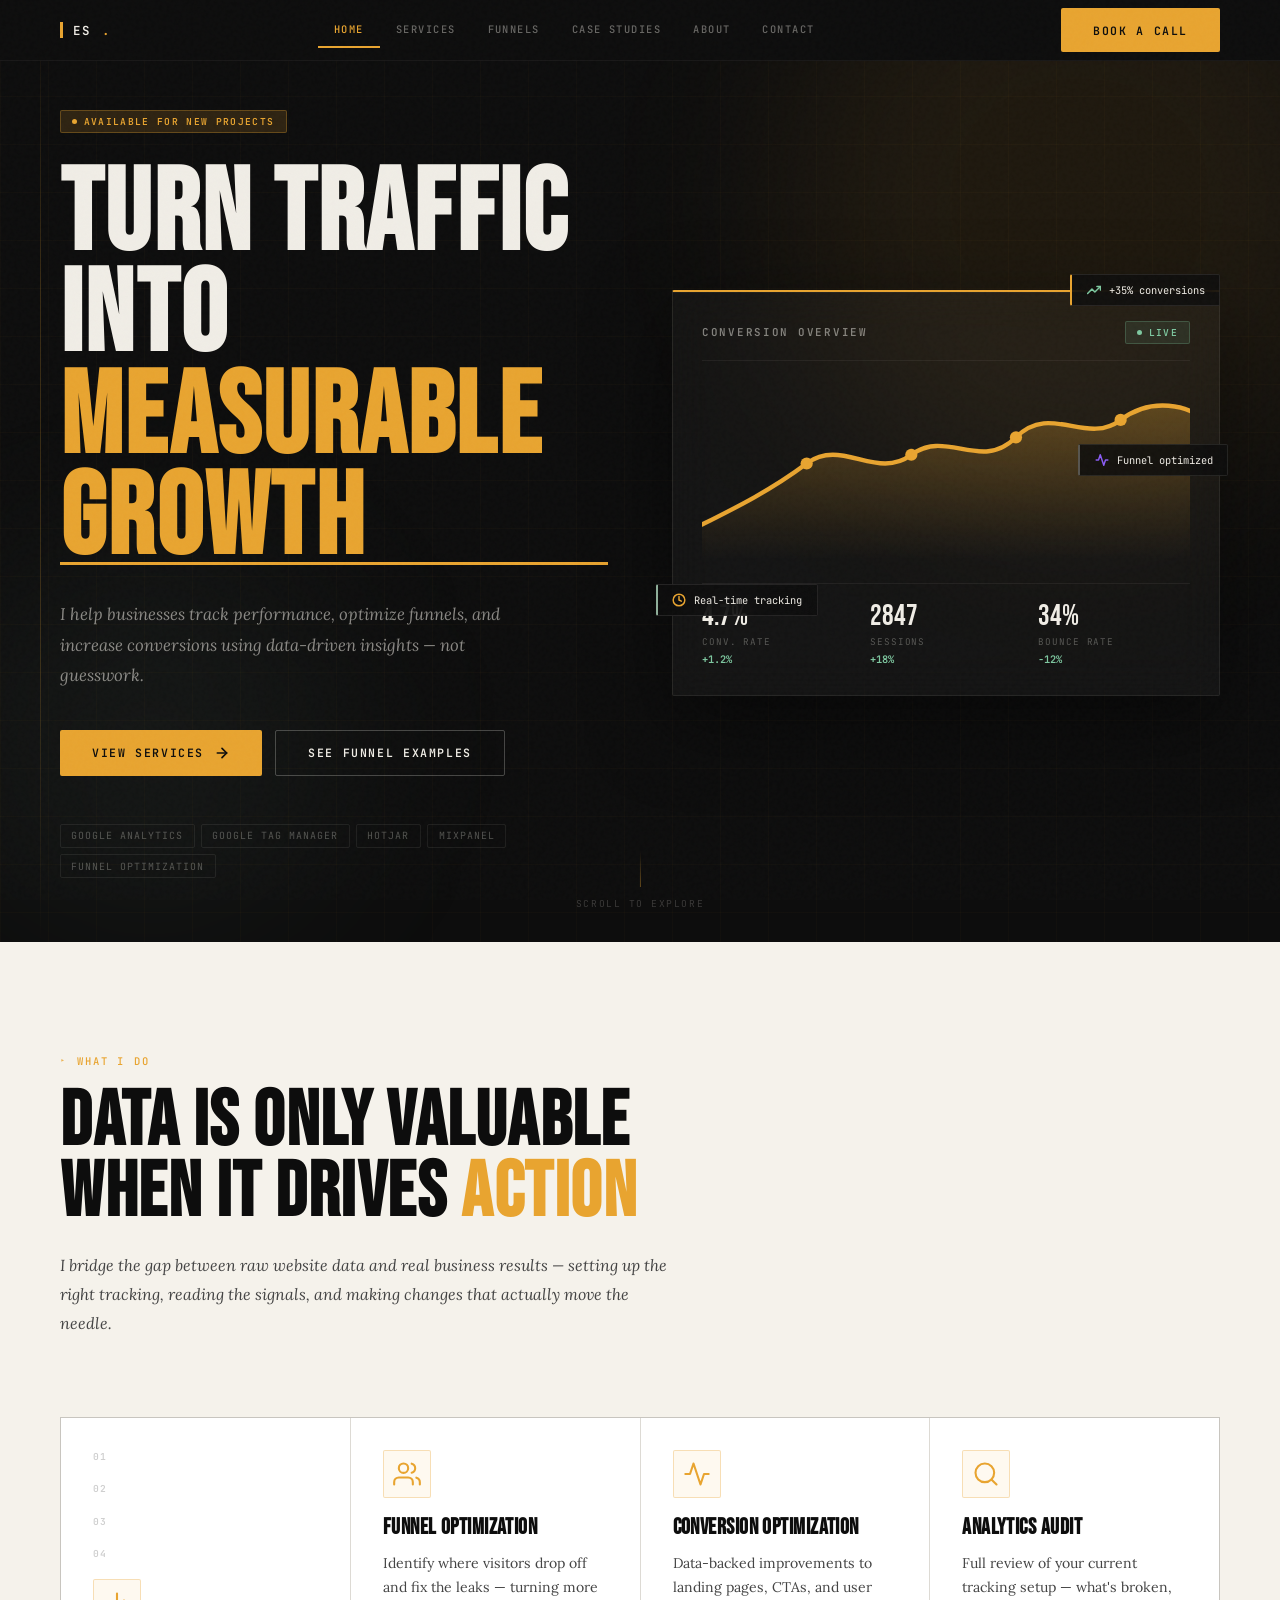
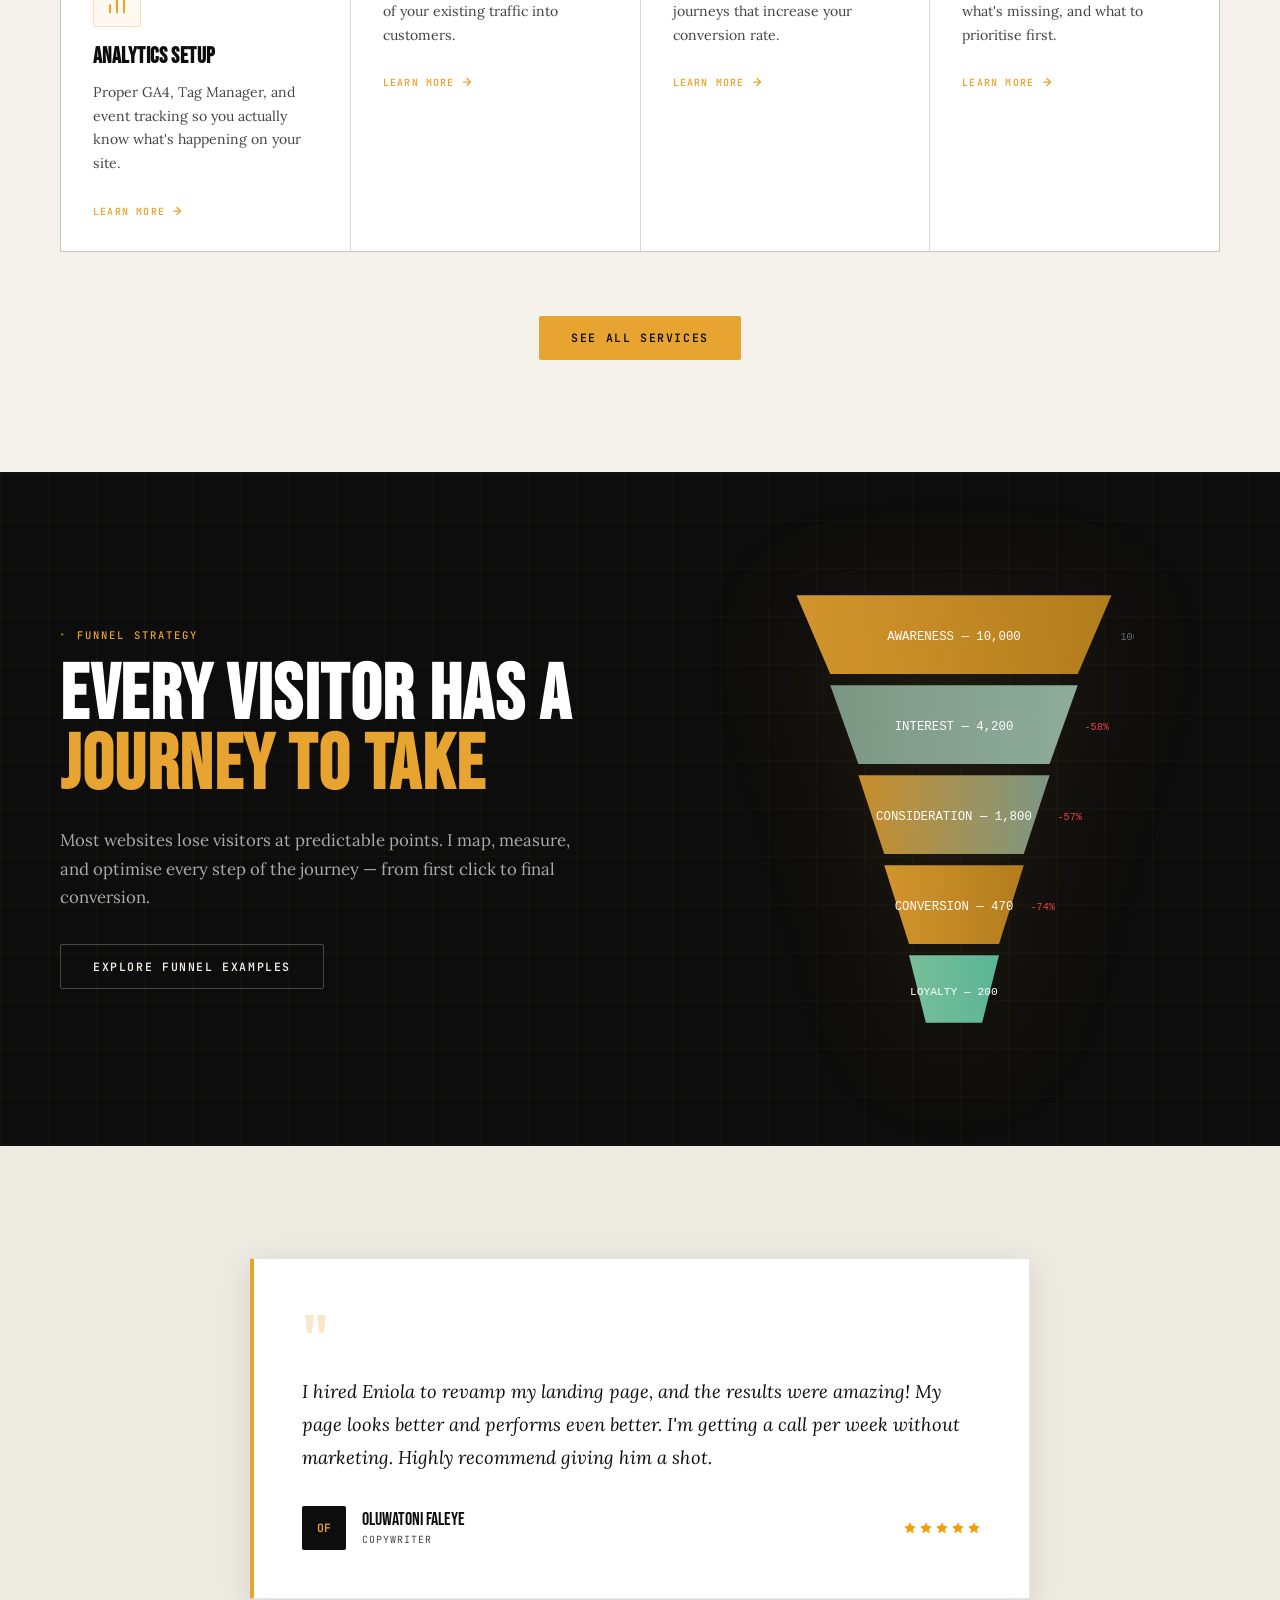
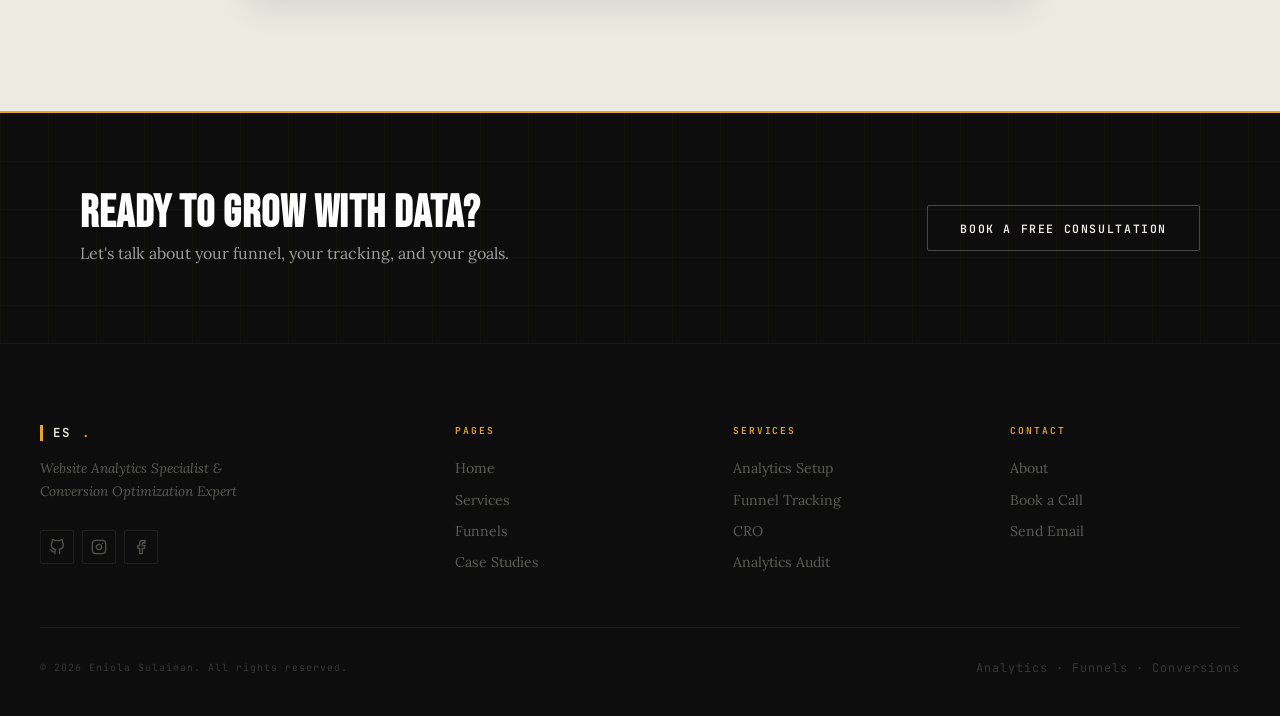
==== index.html @ 733ded3e "chore:commentg out metrics section" ====
<!DOCTYPE html>
<html lang="en">
<head>
  <meta charset="UTF-8" />
  <meta name="viewport" content="width=device-width, initial-scale=1.0" />
  <title>Eniola Sulaiman — Website Analytics Specialist</title>
  <meta name="description" content="Eniola Sulaiman helps businesses track performance, optimize funnels, and increase conversions using data-driven insights." />
  <meta name="robots" content="index, follow" />
  <link rel="canonical" href="https://eniolasulaiman.dev" />
  <meta property="og:type" content="website" />
  <meta property="og:title" content="Eniola Sulaiman — Website Analytics Specialist" />
  <meta property="og:description" content="Turn website traffic into measurable growth." />
  <meta property="og:url" content="https://eniolasulaiman.dev" />
  <!-- FIX #3: OG image — replace [YOUR_OG_IMAGE_URL] with your 1200×630 branded image URL -->
  <meta property="og:image" content="[YOUR_OG_IMAGE_URL]" />
  <meta property="og:image:width" content="1200" />
  <meta property="og:image:height" content="630" />
  <!-- FIX #8: Preconnect to Google Fonts domains before the stylesheet loads.
       This tells the browser to open the connections early, reducing render-blocking delay. -->
  <link rel="preconnect" href="https://fonts.googleapis.com">
  <link rel="preconnect" href="https://fonts.gstatic.com" crossorigin>
  <link rel="preconnect" href="https://fonts.gstatic.com" crossorigin>
  <link rel="icon" type="image/svg+xml" href="assets/favicon.svg">
  <link rel="stylesheet" href="css/style.css">
  <link rel="stylesheet" href="css/home.css">
  <!-- FIX #4: JSON-LD structured data — Person schema helps Google understand who you are
       and can surface your site in "analytics specialist" searches.
       Replace [YOUR_LINKEDIN_URL] with your LinkedIn profile URL once you have one. -->
  <script type="application/ld+json">
  {
    "@context": "https://schema.org",
    "@type": "Person",
    "name": "Eniola Sulaiman",
    "jobTitle": "Website Analytics Specialist",
    "url": "https://eniolasulaiman.dev",
    "email": "eniolasulaiman.prodev@gmail.com",
    "description": "I help businesses track performance, optimize funnels, and increase conversions using data-driven insights.",
    "sameAs": [
      "https://github.com/eniolasulaiman",
      "https://instagram.com/ennyboss_dev",
      "https://www.facebook.com/profile.php?id=61580552286705"
    ],
    "hasOfferCatalog": {
      "@type": "OfferCatalog",
      "name": "Analytics & Conversion Services",
      "itemListElement": [
        { "@type": "Offer", "itemOffered": { "@type": "Service", "name": "Website Analytics Setup" } },
        { "@type": "Offer", "itemOffered": { "@type": "Service", "name": "Funnel Tracking & Optimization" } },
        { "@type": "Offer", "itemOffered": { "@type": "Service", "name": "Conversion Rate Optimization" } },
        { "@type": "Offer", "itemOffered": { "@type": "Service", "name": "Analytics Audit" } }
      ]
    }
  }
  </script>
</head>
<body>

<!-- NAV OVERLAY -->
<div class="nav-overlay" id="navOverlay"></div>

<!-- NAV -->
<nav class="nav nav-dark" id="mainNav">
  <div class="nav-inner">
    <a href="index.html" class="nav-logo">ES<span class="dot">.</span></a>
    <ul class="nav-links" id="navLinks">
      <li><a href="index.html">Home</a></li>
      <li><a href="services.html">Services</a></li>
      <li><a href="funnels.html">Funnels</a></li>
      <li><a href="case-studies.html">Case Studies</a></li>
      <li><a href="about.html">About</a></li>
      <li><a href="contact.html">Contact</a></li>
    </ul>
    <a href="contact.html" class="btn btn-primary nav-cta">Book a Call</a>
    <button class="hamburger" id="hamburgerBtn" aria-label="Open menu" aria-expanded="false">
      <span></span><span></span><span></span>
    </button>
    <button class="nav-close" id="navCloseBtn" aria-label="Close menu">
      <svg width="22" height="22" viewBox="0 0 24 24" fill="none" stroke="currentColor" stroke-width="2" stroke-linecap="round" stroke-linejoin="round"><line x1="18" y1="6" x2="6" y2="18"/><line x1="6" y1="6" x2="18" y2="18"/></svg>
    </button>
  </div>
</nav>

<!-- ============ HERO ============ -->
<section class="hero scanlines" id="hero">
  <div class="hero-rule"></div>
  <div class="hero-bg">
    <div class="orb orb-blue" style="width:600px;height:600px;top:-100px;right:-100px;animation-delay:0s;"></div>
    <div class="orb orb-purple" style="width:400px;height:400px;bottom:0;left:-50px;animation-delay:3s;"></div>
  </div>
  <div class="grid-bg hero-grid-overlay"></div>

  <div class="container hero-inner">
    <div class="hero-content">
      <div class="badge badge-amber badge-pulse reveal">Available for New Projects</div>
      <h1 class="display-xl reveal reveal-delay-1">
        Turn Traffic Into<br>
        <span class="accent-text">Measurable Growth</span>
      </h1>
      <p class="hero-sub reveal reveal-delay-2">
        I help businesses track performance, optimize funnels, and increase conversions using data-driven insights — not guesswork.
      </p>
      <div class="hero-actions reveal reveal-delay-3">
        <a href="services.html" class="btn btn-primary">
          View Services
          <svg width="16" height="16" viewBox="0 0 24 24" fill="none" stroke="currentColor" stroke-width="2.5" stroke-linecap="round" stroke-linejoin="round"><line x1="5" y1="12" x2="19" y2="12"/><polyline points="12 5 19 12 12 19"/></svg>
        </a>
        <a href="funnels.html" class="btn btn-light">See Funnel Examples</a>
      </div>
      <div class="hero-tags reveal reveal-delay-4">
        <span class="tag">Google Analytics</span>
        <span class="tag">Google Tag Manager</span>
        <span class="tag">Hotjar</span>
        <span class="tag">Mixpanel</span>
        <span class="tag">Funnel Optimization</span>
      </div>
    </div>

    <!-- Dashboard Visual -->
    <div class="hero-visual reveal reveal-delay-2">
      <div class="dashboard-card" data-parallax="0.8">
        <div class="dc-header">
          <span class="dc-title">Conversion Overview</span>
          <span class="badge badge-green badge-pulse">Live</span>
        </div>
        <div class="dc-chart">
          <svg viewBox="0 0 280 100" class="chart-svg">
            <defs>
              <linearGradient id="chartGrad" x1="0%" y1="0%" x2="0%" y2="100%">
                <stop offset="0%" stop-color="#E8A430" stop-opacity="0.3"/>
                <stop offset="100%" stop-color="#E8A430" stop-opacity="0"/>
              </linearGradient>
            </defs>
            <path d="M0,80 C20,70 40,60 60,45 C80,30 100,55 120,40 C140,25 160,50 180,30 C200,10 220,35 240,20 C260,5 280,15 280,15 L280,100 L0,100 Z" fill="url(#chartGrad)"/>
            <path d="M0,80 C20,70 40,60 60,45 C80,30 100,55 120,40 C140,25 160,50 180,30 C200,10 220,35 240,20 C260,5 280,15 280,15" fill="none" stroke="#E8A430" stroke-width="2.5" stroke-linecap="round"/>
            <!-- Data points -->
            <circle cx="60" cy="45" r="3.5" fill="#E8A430"/>
            <circle cx="120" cy="40" r="3.5" fill="#E8A430"/>
            <circle cx="180" cy="30" r="3.5" fill="#E8A430"/>
            <circle cx="240" cy="20" r="3.5" fill="#E8A430"/>
          </svg>
        </div>
        <div class="dc-metrics">
          <div class="dc-metric">
            <span class="dc-metric-val" data-target="4.7" data-suffix="%" data-decimals="1">0%</span>
            <span class="dc-metric-label">Conv. Rate</span>
            <span class="dc-metric-change up">+1.2%</span>
          </div>
          <div class="dc-metric">
            <span class="dc-metric-val" data-target="2847" data-suffix="">0</span>
            <span class="dc-metric-label">Sessions</span>
            <span class="dc-metric-change up">+18%</span>
          </div>
          <div class="dc-metric">
            <span class="dc-metric-val" data-target="34" data-suffix="%">0%</span>
            <span class="dc-metric-label">Bounce Rate</span>
            <span class="dc-metric-change down">-12%</span>
          </div>
        </div>
      </div>

      <!-- Floating chips -->
      <div class="float-chip chip-1" data-parallax="1.2">
        <svg width="14" height="14" viewBox="0 0 24 24" fill="none" stroke="var(--signal-up)" stroke-width="2.5" stroke-linecap="round" stroke-linejoin="round"><polyline points="23 6 13.5 15.5 8.5 10.5 1 18"/><polyline points="17 6 23 6 23 12"/></svg>
        <span>+35% conversions</span>
      </div>
      <div class="float-chip chip-2" data-parallax="0.6">
        <svg width="14" height="14" viewBox="0 0 24 24" fill="none" stroke="#E8A430" stroke-width="2.5" stroke-linecap="round" stroke-linejoin="round"><circle cx="12" cy="12" r="10"/><polyline points="12 6 12 12 16 14"/></svg>
        <span>Real-time tracking</span>
      </div>
      <div class="float-chip chip-3" data-parallax="1.5">
        <svg width="14" height="14" viewBox="0 0 24 24" fill="none" stroke="#8B5CF6" stroke-width="2.5" stroke-linecap="round" stroke-linejoin="round"><path d="M22 12h-4l-3 9L9 3l-3 9H2"/></svg>
        <span>Funnel optimized</span>
      </div>
    </div>
  </div>

  <div class="hero-scroll">
    <div class="scroll-line"></div>
    <span>Scroll to explore</span>
  </div>
</section>

<!-- ============ METRICS STRIP ============ -->
<!-- <section class="metrics-strip">
  <div class="container">
    <div class="metrics-grid">
      <div class="metric-item reveal">
        <span class="metric-num" data-target="10" data-suffix="+">0+</span>
        <span class="metric-desc">Projects Delivered</span>
      </div>
      <div class="metric-item reveal reveal-delay-1">
        <span class="metric-num" data-target="35" data-suffix="%">0%</span>
        <span class="metric-desc">Avg. Conversion Lift</span>
      </div>
      <div class="metric-item reveal reveal-delay-2">
        <span class="metric-num" data-target="98" data-suffix="%">0%</span>
        <span class="metric-desc">Client Satisfaction</span>
      </div>
      <div class="metric-item reveal reveal-delay-3">
        <span class="metric-num" data-target="3" data-suffix="+ yrs">0</span>
        <span class="metric-desc">Analytics Experience</span>
      </div>
    </div>
  </div>
</section> -->

<!-- ============ WHAT I DO ============ -->
<section class="section what-i-do">
  <div class="container">
    <div class="section-intro reveal">
      <div class="label">What I Do</div>
      <h2 class="display-lg">Data is only valuable<br>when it drives <span class="accent-text">action</span></h2>
      <p class="section-sub">I bridge the gap between raw website data and real business results — setting up the right tracking, reading the signals, and making changes that actually move the needle.</p>
    </div>
    <div class="services-preview-grid">
      <div class="sp-card reveal reveal-delay-1">
        <div class="sp-num">01</div>
        <div class="sp-num">02</div>
        <div class="sp-num">03</div>
        <div class="sp-num">04</div>
        <div class="sp-icon">
          <svg width="28" height="28" viewBox="0 0 24 24" fill="none" stroke="currentColor" stroke-width="1.8" stroke-linecap="round" stroke-linejoin="round"><line x1="18" y1="20" x2="18" y2="10"/><line x1="12" y1="20" x2="12" y2="4"/><line x1="6" y1="20" x2="6" y2="14"/></svg>
        </div>
        <h3>Analytics Setup</h3>
        <p>Proper GA4, Tag Manager, and event tracking so you actually know what's happening on your site.</p>
        <a href="services.html" class="sp-link">Learn more <svg width="12" height="12" viewBox="0 0 24 24" fill="none" stroke="currentColor" stroke-width="2.5" stroke-linecap="round" stroke-linejoin="round"><line x1="5" y1="12" x2="19" y2="12"/><polyline points="12 5 19 12 12 19"/></svg></a>
      </div>
      <div class="sp-card reveal reveal-delay-2">
        <div class="sp-icon">
          <svg width="28" height="28" viewBox="0 0 24 24" fill="none" stroke="currentColor" stroke-width="1.8" stroke-linecap="round" stroke-linejoin="round"><path d="M17 21v-2a4 4 0 0 0-4-4H5a4 4 0 0 0-4 4v2"/><circle cx="9" cy="7" r="4"/><path d="M23 21v-2a4 4 0 0 0-3-3.87"/><path d="M16 3.13a4 4 0 0 1 0 7.75"/></svg>
        </div>
        <h3>Funnel Optimization</h3>
        <p>Identify where visitors drop off and fix the leaks — turning more of your existing traffic into customers.</p>
        <a href="funnels.html" class="sp-link">Learn more <svg width="12" height="12" viewBox="0 0 24 24" fill="none" stroke="currentColor" stroke-width="2.5" stroke-linecap="round" stroke-linejoin="round"><line x1="5" y1="12" x2="19" y2="12"/><polyline points="12 5 19 12 12 19"/></svg></a>
      </div>
      <div class="sp-card reveal reveal-delay-3">
        <div class="sp-icon">
          <svg width="28" height="28" viewBox="0 0 24 24" fill="none" stroke="currentColor" stroke-width="1.8" stroke-linecap="round" stroke-linejoin="round"><polyline points="22 12 18 12 15 21 9 3 6 12 2 12"/></svg>
        </div>
        <h3>Conversion Optimization</h3>
        <p>Data-backed improvements to landing pages, CTAs, and user journeys that increase your conversion rate.</p>
        <a href="services.html" class="sp-link">Learn more <svg width="12" height="12" viewBox="0 0 24 24" fill="none" stroke="currentColor" stroke-width="2.5" stroke-linecap="round" stroke-linejoin="round"><line x1="5" y1="12" x2="19" y2="12"/><polyline points="12 5 19 12 12 19"/></svg></a>
      </div>
      <div class="sp-card reveal reveal-delay-4">
        <div class="sp-icon">
          <svg width="28" height="28" viewBox="0 0 24 24" fill="none" stroke="currentColor" stroke-width="1.8" stroke-linecap="round" stroke-linejoin="round"><circle cx="11" cy="11" r="8"/><line x1="21" y1="21" x2="16.65" y2="16.65"/></svg>
        </div>
        <h3>Analytics Audit</h3>
        <p>Full review of your current tracking setup — what's broken, what's missing, and what to prioritise first.</p>
        <a href="services.html" class="sp-link">Learn more <svg width="12" height="12" viewBox="0 0 24 24" fill="none" stroke="currentColor" stroke-width="2.5" stroke-linecap="round" stroke-linejoin="round"><line x1="5" y1="12" x2="19" y2="12"/><polyline points="12 5 19 12 12 19"/></svg></a>
      </div>
    </div>
    <div class="section-cta reveal">
      <a href="services.html" class="btn btn-primary">See All Services</a>
    </div>
  </div>
</section>

<!-- ============ FUNNEL PREVIEW ============ -->
<section class="section funnel-preview">
  <div class="container">
    <div class="funnel-preview-inner">
      <div class="funnel-preview-text reveal">
        <div class="label label-light">Funnel Strategy</div>
        <h2 class="display-lg" style="color:var(--white);">Every visitor has a<br><span class="accent-text">journey to take</span></h2>
        <p style="color:rgba(255,255,255,0.65); font-size:1.05rem; line-height:1.7; margin: 1.5rem 0 2rem;">
          Most websites lose visitors at predictable points. I map, measure, and optimise every step of the journey — from first click to final conversion.
        </p>
        <a href="funnels.html" class="btn btn-light">Explore Funnel Examples</a>
      </div>
      <div class="funnel-preview-visual reveal reveal-delay-2">
        <!-- Funnel SVG -->
        <svg class="funnel-svg" viewBox="0 0 320 400" fill="none" xmlns="http://www.w3.org/2000/svg">
          <defs>
            <linearGradient id="f1" x1="0" y1="0" x2="1" y2="0"><stop offset="0%" stop-color="#E8A430"/><stop offset="100%" stop-color="#C4891E"/></linearGradient>
            <linearGradient id="f2" x1="0" y1="0" x2="1" y2="0"><stop offset="0%" stop-color="#8FAF9A"/><stop offset="100%" stop-color="#A5C8B4"/></linearGradient>
            <linearGradient id="f3" x1="0" y1="0" x2="1" y2="0"><stop offset="0%" stop-color="#E8A430"/><stop offset="100%" stop-color="#8FAF9A"/></linearGradient>
            <linearGradient id="f4" x1="0" y1="0" x2="1" y2="0"><stop offset="0%" stop-color="#7EC8A0"/><stop offset="100%" stop-color="#5FBFA0"/></linearGradient>
          </defs>
          <!-- Stage 1 - Awareness -->
          <path d="M20,10 L300,10 L270,80 L50,80 Z" fill="url(#f1)" opacity="0.9"/>
          <text x="160" y="50" text-anchor="middle" font-family="DM Mono, monospace" font-size="11" fill="white" font-weight="500">AWARENESS — 10,000</text>
          <!-- Stage 2 - Interest -->
          <path d="M50,90 L270,90 L245,160 L75,160 Z" fill="url(#f2)" opacity="0.85"/>
          <text x="160" y="130" text-anchor="middle" font-family="DM Mono, monospace" font-size="11" fill="white" font-weight="500">INTEREST — 4,200</text>
          <!-- Stage 3 - Consideration -->
          <path d="M75,170 L245,170 L222,240 L98,240 Z" fill="url(#f3)" opacity="0.85"/>
          <text x="160" y="210" text-anchor="middle" font-family="DM Mono, monospace" font-size="11" fill="white" font-weight="500">CONSIDERATION — 1,800</text>
          <!-- Stage 4 - Conversion -->
          <path d="M98,250 L222,250 L200,320 L120,320 Z" fill="url(#f1)" opacity="0.9"/>
          <text x="160" y="290" text-anchor="middle" font-family="DM Mono, monospace" font-size="11" fill="white" font-weight="500">CONVERSION — 470</text>
          <!-- Stage 5 - Loyalty -->
          <path d="M120,330 L200,330 L185,390 L135,390 Z" fill="url(#f4)" opacity="0.95"/>
          <text x="160" y="365" text-anchor="middle" font-family="DM Mono, monospace" font-size="10" fill="white" font-weight="500">LOYALTY — 200</text>
          <!-- Drop-off indicators -->
          <text x="308" y="50" text-anchor="start" font-family="DM Mono, monospace" font-size="9" fill="rgba(255,255,255,0.4)">100%</text>
          <text x="276" y="130" text-anchor="start" font-family="DM Mono, monospace" font-size="9" fill="#EF4444">-58%</text>
          <text x="252" y="210" text-anchor="start" font-family="DM Mono, monospace" font-size="9" fill="#EF4444">-57%</text>
          <text x="228" y="290" text-anchor="start" font-family="DM Mono, monospace" font-size="9" fill="#EF4444">-74%</text>
        </svg>
      </div>
    </div>
  </div>
</section>

<!-- ============ TESTIMONIAL ============ -->
<section class="section testimonial-section">
  <div class="container-narrow">
    <div class="testimonial-card reveal">
      <div class="tc-quote">"</div>
      <p class="tc-text">I hired Eniola to revamp my landing page, and the results were amazing! My page looks better and performs even better. I'm getting a call per week without marketing. Highly recommend giving him a shot.</p>
      <div class="tc-author">
        <div class="tc-avatar">OF</div>
        <div>
          <div class="tc-name">Oluwatoni Faleye</div>
          <div class="tc-role">Copywriter</div>
        </div>
        <div class="tc-stars">
          <svg width="14" height="14" viewBox="0 0 24 24" fill="#F59E0B"><polygon points="12 2 15.09 8.26 22 9.27 17 14.14 18.18 21.02 12 17.77 5.82 21.02 7 14.14 2 9.27 8.91 8.26 12 2"/></svg>
          <svg width="14" height="14" viewBox="0 0 24 24" fill="#F59E0B"><polygon points="12 2 15.09 8.26 22 9.27 17 14.14 18.18 21.02 12 17.77 5.82 21.02 7 14.14 2 9.27 8.91 8.26 12 2"/></svg>
          <svg width="14" height="14" viewBox="0 0 24 24" fill="#F59E0B"><polygon points="12 2 15.09 8.26 22 9.27 17 14.14 18.18 21.02 12 17.77 5.82 21.02 7 14.14 2 9.27 8.91 8.26 12 2"/></svg>
          <svg width="14" height="14" viewBox="0 0 24 24" fill="#F59E0B"><polygon points="12 2 15.09 8.26 22 9.27 17 14.14 18.18 21.02 12 17.77 5.82 21.02 7 14.14 2 9.27 8.91 8.26 12 2"/></svg>
          <svg width="14" height="14" viewBox="0 0 24 24" fill="#F59E0B"><polygon points="12 2 15.09 8.26 22 9.27 17 14.14 18.18 21.02 12 17.77 5.82 21.02 7 14.14 2 9.27 8.91 8.26 12 2"/></svg>
        </div>
      </div>
    </div>
  </div>
</section>

<!-- ============ CTA STRIP ============ -->
<section class="cta-strip scanlines">
  <div class="container">
    <div class="cta-strip-inner reveal">
      <div>
        <h2 class="display-md" style="color:var(--white);">Ready to grow with data?</h2>
        <p style="color:rgba(255,255,255,0.6);margin-top:0.5rem;">Let's talk about your funnel, your tracking, and your goals.</p>
      </div>
      <a href="contact.html" class="btn btn-light">Book a Free Consultation</a>
    </div>
  </div>
</section>

<!-- FOOTER -->
<footer class="footer">
  <div class="footer-inner">
    <div class="footer-brand">
      <div class="footer-brand-name">ES<span class="dot">.</span></div>
      <p class="footer-tagline">Website Analytics Specialist & Conversion Optimization Expert</p>
      <div class="footer-social">
        <a href="https://github.com/eniolasulaiman" target="_blank" rel="noopener noreferrer" aria-label="GitHub">
          <svg width="16" height="16" viewBox="0 0 24 24" fill="none" stroke="currentColor" stroke-width="2" stroke-linecap="round" stroke-linejoin="round"><path d="M9 19c-5 1.5-5-2.5-7-3m14 6v-3.87a3.37 3.37 0 0 0-.94-2.61c3.14-.35 6.44-1.54 6.44-7A5.44 5.44 0 0 0 20 4.77 5.07 5.07 0 0 0 19.91 1S18.73.65 16 2.48a13.38 13.38 0 0 0-7 0C6.27.65 5.09 1 5.09 1A5.07 5.07 0 0 0 5 4.77a5.44 5.44 0 0 0-1.5 3.78c0 5.42 3.3 6.61 6.44 7A3.37 3.37 0 0 0 9 18.13V22"/></svg>
        </a>
        <a href="https://instagram.com/ennyboss_dev" target="_blank" rel="noopener noreferrer" aria-label="Instagram">
          <svg width="16" height="16" viewBox="0 0 24 24" fill="none" stroke="currentColor" stroke-width="2" stroke-linecap="round" stroke-linejoin="round"><rect x="2" y="2" width="20" height="20" rx="5" ry="5"/><path d="M16 11.37A4 4 0 1 1 12.63 8 4 4 0 0 1 16 11.37z"/><line x1="17.5" y1="6.5" x2="17.51" y2="6.5"/></svg>
        </a>
        <a href="https://www.facebook.com/profile.php?id=61580552286705" target="_blank" rel="noopener noreferrer" aria-label="Facebook">
          <svg width="16" height="16" viewBox="0 0 24 24" fill="none" stroke="currentColor" stroke-width="2" stroke-linecap="round" stroke-linejoin="round"><path d="M18 2h-3a5 5 0 0 0-5 5v3H7v4h3v8h4v-8h3l1-4h-4V7a1 1 0 0 1 1-1h3z"/></svg>
        </a>
      </div>
    </div>
    <div class="footer-col">
      <div class="footer-col-title">Pages</div>
      <ul>
        <li><a href="index.html">Home</a></li>
        <li><a href="services.html">Services</a></li>
        <li><a href="funnels.html">Funnels</a></li>
        <li><a href="case-studies.html">Case Studies</a></li>
      </ul>
    </div>
    <div class="footer-col">
      <div class="footer-col-title">Services</div>
      <ul>
        <li><a href="services.html">Analytics Setup</a></li>
        <li><a href="services.html">Funnel Tracking</a></li>
        <li><a href="services.html">CRO</a></li>
        <li><a href="services.html">Analytics Audit</a></li>
      </ul>
    </div>
    <div class="footer-col">
      <div class="footer-col-title">Contact</div>
      <ul>
        <li><a href="about.html">About</a></li>
        <li><a href="contact.html">Book a Call</a></li>
        <li><a href="mailto:eniolasulaiman.prodev@gmail.com">Send Email</a></li>
      </ul>
    </div>
  </div>
  <div class="footer-bottom">
    <span>© 2026 Eniola Sulaiman. All rights reserved.</span>
    <span style="font-family:var(--font-mono); font-size:0.75rem;">Analytics · Funnels · Conversions</span>
  </div>
</footer>

<script src="js/main.js"></script>
</body>
</html>
---- css/style.css ----
/* ============================================
   DESIGN SYSTEM — Instrument Panel
   Palette: Near-black / Warm off-white / Amber
   Fonts: Bebas Neue (display) / Lora (body) / JetBrains Mono (data)
============================================ */
@import url('https://fonts.googleapis.com/css2?family=Bebas+Neue&family=Lora:ital,wght@0,400;0,500;0,600;1,400&family=JetBrains+Mono:wght@400;500;600&display=swap');

:root {
  --ink:          #0D0D0D;
  --ink-mid:      #1A1A1A;
  --ink-soft:     #2A2A2A;
  --ink-muted:    #444444;
  --cream:        #F0EDE6;
  --cream-dim:    #C8C4BC;
  --cream-faint:  rgba(240,237,230,0.06);

  --amber:        #E8A430;
  --amber-dim:    #C4891E;
  --amber-glow:   rgba(232,164,48,0.15);
  --amber-faint:  rgba(232,164,48,0.07);

  --sage:         #8FAF9A;
  --sage-dim:     rgba(143,175,154,0.2);

  --signal-up:    #7EC8A0;
  --signal-down:  #E07B6A;

  --bg:           #F5F2EB;
  --bg-alt:       #EDEAE2;
  --white:        #FFFFFF;
  --border-light: rgba(13,13,13,0.1);
  --border-dark:  rgba(240,237,230,0.1);
  --border-amber: rgba(232,164,48,0.3);

  --font-display: 'Bebas Neue', sans-serif;
  --font-body:    'Lora', Georgia, serif;
  --font-mono:    'JetBrains Mono', 'Courier New', monospace;

  --radius-sm: 4px;
  --radius-md: 10px;
  --radius-lg: 18px;
  --radius-xl: 40px;

  --shadow-sm:    0 2px 8px rgba(13,13,13,0.06);
  --shadow-md:    0 8px 32px rgba(13,13,13,0.1);
  --shadow-lg:    0 24px 64px rgba(13,13,13,0.16);
  --shadow-amber: 0 4px 24px rgba(232,164,48,0.2);

  /* Keep these for backward compat with inner.css references */
  --navy:        #0D0D0D;
  --navy-mid:    #1A1A1A;
  --navy-light:  #444444;
  --blue:        #E8A430;
  --blue-dark:   #C4891E;
  --blue-glow:   rgba(232,164,48,0.1);
  --purple:      #8FAF9A;
  --purple-dark: #6B8F76;
  --purple-glow: rgba(143,175,154,0.12);
  --slate:       #6B6560;
  --slate-light: #9A9590;
  --border:      rgba(13,13,13,0.1);
  --grad-main:   linear-gradient(135deg, var(--amber), #C4891E);
  --grad-dark:   linear-gradient(135deg, #0D0D0D, #1A1A1A);
}

*, *::before, *::after { box-sizing: border-box; margin: 0; padding: 0; }
html { scroll-behavior: smooth; font-size: 16px; overflow-x: hidden; }
body {
  font-family: var(--font-body);
  background: var(--bg);
  color: var(--ink);
  overflow-x: hidden;
  -webkit-font-smoothing: antialiased;
}
img { max-width: 100%; display: block; }
a { color: inherit; text-decoration: none; }
button { font-family: inherit; }

/* Grain texture */
body::before {
  content: '';
  position: fixed;
  inset: 0;
  background-image: url("data:image/svg+xml,%3Csvg viewBox='0 0 256 256' xmlns='http://www.w3.org/2000/svg'%3E%3Cfilter id='n'%3E%3CfeTurbulence type='fractalNoise' baseFrequency='0.9' numOctaves='4' stitchTiles='stitch'/%3E%3C/filter%3E%3Crect width='100%25' height='100%25' filter='url(%23n)' opacity='0.03'/%3E%3C/svg%3E");
  pointer-events: none;
  z-index: 9998;
  opacity: 0.65;
}

/* Scanlines for dark sections */
.scanlines { position: relative; }
.scanlines::after {
  content: '';
  position: absolute;
  inset: 0;
  background: repeating-linear-gradient(to bottom, transparent, transparent 2px, rgba(0,0,0,0.025) 2px, rgba(0,0,0,0.025) 4px);
  pointer-events: none;
  z-index: 0;
}
.scanlines > * { position: relative; z-index: 1; }

/* ============================================
   TYPOGRAPHY
============================================ */
h1, h2, h3, h4 { font-family: var(--font-display); line-height: 0.95; letter-spacing: 0.02em; }

.display-xl  { font-size: clamp(4rem, 9vw, 9rem);   line-height: 0.9; }
.display-lg  { font-size: clamp(3rem, 6vw, 6.5rem); line-height: 0.92; }
.display-md  { font-size: clamp(2rem, 3.5vw, 3.8rem); line-height: 0.95; }
.display-sm  { font-size: clamp(1.4rem, 2vw, 2.2rem); line-height: 1.0; }

.label {
  font-family: var(--font-mono);
  font-size: 0.66rem;
  font-weight: 500;
  text-transform: uppercase;
  letter-spacing: 0.2em;
  color: var(--amber);
  display: flex;
  align-items: center;
  gap: 0.6rem;
  margin-bottom: 1.2rem;
}
.label::before { content: '▸'; font-size: 0.55rem; opacity: 0.8; }
.label-light { color: var(--amber); }

.accent-text { color: var(--amber); }

/* ============================================
   LAYOUT
============================================ */
.container        { max-width: 1240px; width: 100%; margin: 0 auto; padding: 0 2.5rem; }
.container-narrow { max-width: 860px;  width: 100%; margin: 0 auto; padding: 0 2.5rem; }
.section    { padding: 7rem 0; }
.section-sm { padding: 4.5rem 0; }

/* ============================================
   BUTTONS
============================================ */
.btn {
  display: inline-flex;
  align-items: center;
  gap: 0.6rem;
  font-family: var(--font-mono);
  font-size: 0.72rem;
  font-weight: 600;
  letter-spacing: 0.14em;
  text-transform: uppercase;
  padding: 0.9rem 2rem;
  border-radius: 2px;
  border: none;
  cursor: pointer;
  transition: all 0.2s ease;
  white-space: nowrap;
}
.btn-primary { background: var(--amber); color: var(--ink); }
.btn-primary:hover { background: var(--amber-dim); transform: translateY(-1px); box-shadow: var(--shadow-amber); }
.btn-secondary { background: transparent; color: var(--ink); border: 1.5px solid var(--ink); }
.btn-secondary:hover { background: var(--ink); color: var(--cream); }
.btn-ghost { background: transparent; color: var(--amber); border: 1.5px solid var(--border-amber); }
.btn-ghost:hover { background: var(--amber-faint); }
.btn-light { background: transparent; color: var(--cream); border: 1.5px solid rgba(240,237,230,0.25); }
.btn-light:hover { border-color: var(--amber); color: var(--amber); }

/* ============================================
   BADGE
============================================ */
.badge {
  display: inline-flex;
  align-items: center;
  gap: 0.4rem;
  font-family: var(--font-mono);
  font-size: 0.6rem;
  font-weight: 600;
  padding: 0.25rem 0.7rem;
  border-radius: 2px;
  text-transform: uppercase;
  letter-spacing: 0.14em;
}
.badge-blue   { background: rgba(143,175,154,0.1); color: var(--sage); border: 1px solid rgba(143,175,154,0.25); }
.badge-amber  { background: var(--amber-glow); color: var(--amber); border: 1px solid var(--border-amber); }
.badge-green  { background: rgba(126,200,160,0.1); color: var(--signal-up); border: 1px solid rgba(126,200,160,0.25); }
.badge-purple { background: rgba(143,175,154,0.1); color: var(--sage); border: 1px solid rgba(143,175,154,0.25); }
.badge-pulse::before { content: ''; width: 5px; height: 5px; border-radius: 50%; background: currentColor; animation: pulse 2s infinite; }
@keyframes pulse { 0%, 100% { opacity: 1; transform: scale(1); } 50% { opacity: 0.4; transform: scale(1.5); } }

/* Orb (kept for structure, colour updated) */
.orb { position: absolute; border-radius: 50%; filter: blur(90px); pointer-events: none; animation: floatOrb 12s ease-in-out infinite; }
@keyframes floatOrb { 0%, 100% { transform: translateY(0) scale(1); } 50% { transform: translateY(-24px) scale(1.04); } }
.orb-blue   { background: rgba(232,164,48,0.08); }
.orb-purple { background: rgba(143,175,154,0.06); }

/* Grid background (kept as subtle guide lines) */
.grid-bg {
  background-image:
    linear-gradient(rgba(232,164,48,0.03) 1px, transparent 1px),
    linear-gradient(90deg, rgba(232,164,48,0.03) 1px, transparent 1px);
  background-size: 40px 40px;
}
.hero-grid-overlay { position: absolute; inset: 0; opacity: 0.6; }

/* ============================================
   NAV
============================================ */
.nav {
  position: fixed;
  top: 0; left: 0; right: 0;
  z-index: 1000;
  background: var(--ink);
  border-bottom: 1px solid rgba(240,237,230,0.05);
  transition: border-color 0.3s ease, box-shadow 0.3s ease;
}
.nav.scrolled {
  border-bottom-color: rgba(232,164,48,0.2);
  box-shadow: 0 4px 32px rgba(0,0,0,0.5);
}
.nav-inner {
  max-width: 1240px;
  margin: 0 auto;
  padding: 0 2.5rem;
  height: 60px;
  display: flex;
  align-items: center;
  justify-content: space-between;
}
.nav-logo {
  font-family: var(--font-mono);
  font-size: 0.78rem;
  font-weight: 600;
  letter-spacing: 0.22em;
  text-transform: uppercase;
  color: var(--cream);
  display: flex;
  align-items: center;
  gap: 0.6rem;
}
.nav-logo::before { content: ''; width: 3px; height: 16px; background: var(--amber); display: block; flex-shrink: 0; }
.nav-logo .dot { color: var(--amber); }
.nav-links { list-style: none; display: flex; align-items: center; gap: 0; }
.nav-links a {
  font-family: var(--font-mono);
  font-size: 0.65rem;
  font-weight: 500;
  letter-spacing: 0.14em;
  text-transform: uppercase;
  color: rgba(240,237,230,0.4);
  padding: 0.6rem 1rem;
  border-bottom: 2px solid transparent;
  display: block;
  transition: color 0.18s ease;
}
.nav-links a:hover { color: var(--cream); }
.nav-links a.active { color: var(--amber); border-bottom-color: var(--amber); }
.nav-cta { margin-left: 1.5rem; }

.hamburger { display: none; flex-direction: column; gap: 5px; background: none; border: none; cursor: pointer; padding: 4px; z-index: 1001; }
.hamburger span { display: block; width: 22px; height: 1.5px; background: var(--cream); transition: all 0.3s ease; }

/* FIX #9 */
.nav-overlay { display: none; position: fixed; inset: 0; background: rgba(13,13,13,0.75); z-index: 998; opacity: 0; transition: opacity 0.3s ease; }
.nav-overlay.overlay-visible { display: block; opacity: 1; }

.nav-close { display: none; position: absolute; top: 1rem; right: 1.5rem; background: none; border: none; cursor: pointer; color: rgba(240,237,230,0.5); padding: 4px; z-index: 1002; }

/* ============================================
   FOOTER
============================================ */
.footer { background: var(--ink); padding: 5rem 2.5rem 2.5rem; color: rgba(240,237,230,0.35); border-top: 1px solid rgba(240,237,230,0.05); }
.footer-inner { max-width: 1240px; margin: 0 auto; display: grid; grid-template-columns: 1.6fr 1fr 1fr 1fr; gap: 3rem; padding-bottom: 3.5rem; border-bottom: 1px solid rgba(240,237,230,0.07); }
.footer-brand-name { font-family: var(--font-mono); font-size: 0.78rem; font-weight: 600; letter-spacing: 0.22em; text-transform: uppercase; color: var(--cream); display: flex; align-items: center; gap: 0.6rem; margin-bottom: 1rem; }
.footer-brand-name::before { content: ''; width: 3px; height: 16px; background: var(--amber); display: block; flex-shrink: 0; }
.footer-brand-name .dot { color: var(--amber); }
.footer-tagline { font-family: var(--font-body); font-style: italic; font-size: 0.85rem; line-height: 1.65; max-width: 230px; margin-bottom: 1.75rem; }
.footer-social { display: flex; gap: 0.5rem; }
.footer-social a { width: 34px; height: 34px; border-radius: 2px; border: 1px solid rgba(240,237,230,0.08); display: flex; align-items: center; justify-content: center; color: rgba(240,237,230,0.3); transition: all 0.2s ease; }
.footer-social a:hover { border-color: var(--amber); color: var(--amber); background: var(--amber-faint); }
.footer-col-title { font-family: var(--font-mono); font-size: 0.6rem; font-weight: 600; color: var(--amber); text-transform: uppercase; letter-spacing: 0.2em; margin-bottom: 1.25rem; }
.footer-col ul { list-style: none; display: flex; flex-direction: column; gap: 0.7rem; }
.footer-col ul a { font-family: var(--font-body); font-size: 0.88rem; color: rgba(240,237,230,0.35); transition: color 0.2s ease; }
.footer-col ul a:hover { color: var(--cream); }
.footer-bottom { max-width: 1240px; margin: 0 auto; padding-top: 2rem; display: flex; align-items: center; justify-content: space-between; font-family: var(--font-mono); font-size: 0.62rem; letter-spacing: 0.1em; color: rgba(240,237,230,0.18); }

/* ============================================
   CARDS
============================================ */
.card { background: var(--white); border: 1px solid var(--border-light); border-radius: 2px; padding: 2rem; box-shadow: var(--shadow-sm); transition: all 0.3s ease; }
.card:hover { box-shadow: var(--shadow-md); transform: translateY(-3px); }
.card-dark { background: var(--ink-mid); border: 1px solid var(--border-dark); color: var(--cream); }

/* Metric chip */
.metric-chip { display: inline-flex; align-items: center; gap: 0.4rem; background: white; border: 1px solid var(--border-light); border-radius: 2px; padding: 0.35rem 0.8rem; font-family: var(--font-mono); font-size: 0.7rem; font-weight: 500; }
.metric-chip .up { color: var(--signal-up); }
.metric-chip .down { color: var(--signal-down); }

/* ============================================
   REVEAL ANIMATIONS
============================================ */
.reveal { opacity: 0; transform: translateY(18px); transition: opacity 0.6s ease, transform 0.6s ease; }
.reveal.visible { opacity: 1; transform: translateY(0); }
.reveal-delay-1 { transition-delay: 0.08s; }
.reveal-delay-2 { transition-delay: 0.16s; }
.reveal-delay-3 { transition-delay: 0.24s; }
.reveal-delay-4 { transition-delay: 0.32s; }
.reveal-delay-5 { transition-delay: 0.4s; }

/* FIX #5 */
a:focus-visible, button:focus-visible, input:focus-visible, textarea:focus-visible, select:focus-visible {
  outline: 2px solid var(--amber);
  outline-offset: 3px;
  border-radius: var(--radius-sm);
}

/* FIX #1 */
.form-status { display: flex; align-items: flex-start; gap: 0.75rem; padding: 1rem 1.25rem; border-radius: 2px; font-family: var(--font-mono); font-size: 0.75rem; line-height: 1.55; letter-spacing: 0.04em; margin-top: 1rem; }
.form-status--success { background: rgba(126,200,160,0.08); border: 1px solid rgba(126,200,160,0.3); color: #3a7a5a; }
.form-status--error { background: rgba(224,123,106,0.07); border: 1px solid rgba(224,123,106,0.25); color: #8a3a2a; }
.form-status a { text-decoration: underline; color: inherit; }
@keyframes spin { to { transform: rotate(360deg); } }

/* ============================================
   RESPONSIVE — NAV
============================================ */
@media (max-width: 900px) {
  .nav-inner { padding: 0 1.5rem; }
  .hamburger { display: flex; }
  .nav-cta { display: none; }
  .nav-links {
    display: flex; flex-direction: column; position: fixed;
    top: 0; left: 0; right: 0;
    background: var(--ink);
    padding: 5rem 2rem 2.5rem;
    gap: 0;
    border-bottom: 1px solid rgba(232,164,48,0.12);
    z-index: 999;
    box-shadow: 0 16px 48px rgba(0,0,0,0.6);
    visibility: hidden; opacity: 0; pointer-events: none;
    transform: translateY(-10px);
    transition: opacity 0.25s ease, transform 0.3s ease, visibility 0s linear 0.3s;
    align-items: flex-start;
  }
  .nav-links.open { visibility: visible; opacity: 1; pointer-events: auto; transform: translateY(0); transition: opacity 0.25s ease, transform 0.3s ease, visibility 0s linear 0s; }
  .nav-links li { width: 100%; border-bottom: 1px solid rgba(240,237,230,0.05); }
  .nav-links li:last-child { border-bottom: none; }
  .nav-links a { display: block; padding: 1rem 0; font-size: 0.82rem; width: 100%; color: rgba(240,237,230,0.5); border-bottom: none; }
  .nav-links a:hover, .nav-links a.active { color: var(--amber); }
  .nav-close { color: rgba(240,237,230,0.45); top: 1rem; right: 1.25rem; }
}

@media (max-width: 600px) {
  .section { padding: 5rem 0; }
  .container, .container-narrow { padding: 0 1.5rem; }
  .display-xl { font-size: 3.2rem; }
  .display-lg { font-size: 2.6rem; }
  .footer-inner { grid-template-columns: 1fr 1fr; gap: 2rem; }
  .footer-bottom { flex-direction: column; gap: 0.75rem; text-align: center; }
}
---- css/home.css ----
/* ============================================
   HOME PAGE — Instrument Panel Aesthetic
============================================ */

/* ============================================
   HERO
============================================ */
.hero {
  min-height: 100svh;
  background: var(--ink);
  position: relative;
  overflow: hidden;
  display: flex;
  align-items: center;
  padding-top: 60px; /* nav height */
}

.hero-bg { position: absolute; inset: 0; pointer-events: none; }

.hero-grid-overlay {
  position: absolute;
  inset: 0;
  background-image:
    linear-gradient(rgba(232,164,48,0.04) 1px, transparent 1px),
    linear-gradient(90deg, rgba(232,164,48,0.04) 1px, transparent 1px);
  background-size: 48px 48px;
  opacity: 0.7;
}

/* Vertical rule — like a ruler on an instrument panel */
.hero-rule {
  position: absolute;
  left: 2.5rem;
  top: 0; bottom: 0;
  width: 1px;
  background: linear-gradient(to bottom, transparent, rgba(232,164,48,0.2) 30%, rgba(232,164,48,0.2) 70%, transparent);
  pointer-events: none;
}

.hero-inner {
  display: grid;
  grid-template-columns: 1fr 1fr;
  gap: 4rem;
  align-items: center;
  padding-top: 3rem;
  padding-bottom: 4rem;
  position: relative;
  z-index: 1;
  width: 100%;
  max-width: 1240px;
  margin: 0 auto;
  padding-left: 2.5rem;
  padding-right: 2.5rem;
}

.hero-content { max-width: 580px; }

.hero-content .badge { margin-bottom: 2rem; }

.hero-content h1 {
  color: var(--cream);
  margin-bottom: 1.8rem;
  font-size: clamp(4.5rem, 9vw, 9.5rem);
  line-height: 0.88;
}

/* Amber underline on the accent word */
.hero-content h1 .accent-text {
  position: relative;
  display: inline-block;
}
.hero-content h1 .accent-text::after {
  content: '';
  position: absolute;
  bottom: 0.05em;
  left: 0; right: 0;
  height: 3px;
  background: var(--amber);
}

.hero-sub {
  font-family: var(--font-body);
  font-style: italic;
  font-size: 1.05rem;
  color: rgba(240,237,230,0.55);
  line-height: 1.8;
  margin-bottom: 2.5rem;
  max-width: 440px;
}

.hero-actions {
  display: flex;
  flex-wrap: wrap;
  gap: 0.85rem;
  margin-bottom: 3rem;
}

.hero-tags {
  display: flex;
  flex-wrap: wrap;
  gap: 0.4rem;
}
.tag {
  font-family: var(--font-mono);
  font-size: 0.62rem;
  color: rgba(240,237,230,0.3);
  border: 1px solid rgba(240,237,230,0.08);
  padding: 0.28rem 0.65rem;
  border-radius: 2px;
  letter-spacing: 0.1em;
  text-transform: uppercase;
}

/* Dashboard Card */
.hero-visual { position: relative; }

.dashboard-card {
  background: rgba(240,237,230,0.03);
  border: 1px solid rgba(240,237,230,0.08);
  border-top: 2px solid var(--amber);
  border-radius: 2px;
  padding: 1.8rem;
  backdrop-filter: blur(20px);
  -webkit-backdrop-filter: blur(20px);
  box-shadow: 0 24px 80px rgba(0,0,0,0.5), inset 0 1px 0 rgba(240,237,230,0.04);
  transition: transform 0.1s ease;
}

.dc-header {
  display: flex;
  align-items: center;
  justify-content: space-between;
  margin-bottom: 1.5rem;
  padding-bottom: 1rem;
  border-bottom: 1px solid rgba(240,237,230,0.06);
}

.dc-title {
  font-family: var(--font-mono);
  font-size: 0.68rem;
  font-weight: 600;
  letter-spacing: 0.16em;
  text-transform: uppercase;
  color: rgba(240,237,230,0.5);
}

.dc-chart { margin-bottom: 1.5rem; }
.chart-svg { width: 100%; height: auto; display: block; }

.dc-metrics {
  display: grid;
  grid-template-columns: repeat(3, 1fr);
  gap: 1rem;
  border-top: 1px solid rgba(240,237,230,0.06);
  padding-top: 1.2rem;
}
.dc-metric { display: flex; flex-direction: column; gap: 0.25rem; }
.dc-metric-val {
  font-family: var(--font-display);
  font-size: 1.8rem;
  color: var(--cream);
  line-height: 1;
}
.dc-metric-label {
  font-family: var(--font-mono);
  font-size: 0.58rem;
  color: rgba(240,237,230,0.3);
  text-transform: uppercase;
  letter-spacing: 0.1em;
}
.dc-metric-change { font-family: var(--font-mono); font-size: 0.65rem; font-weight: 600; }
.dc-metric-change.up   { color: var(--signal-up); }
.dc-metric-change.down { color: var(--signal-up); } /* bounce down = good */

/* Floating chips */
.float-chip {
  position: absolute;
  display: flex;
  align-items: center;
  gap: 0.5rem;
  background: rgba(13,13,13,0.85);
  border: 1px solid rgba(240,237,230,0.1);
  border-radius: 2px;
  padding: 0.5rem 0.9rem;
  font-family: var(--font-mono);
  font-size: 0.65rem;
  color: var(--cream);
  backdrop-filter: blur(12px);
  white-space: nowrap;
  transition: transform 0.1s ease;
}
.float-chip svg { flex-shrink: 0; }
.chip-1 { top: -1rem; right: 0; border-left: 2px solid var(--amber); }
.chip-2 { bottom: 5rem; left: -1rem; border-left: 2px solid var(--sage); }
.chip-3 { top: 38%; right: -0.5rem; border-left: 2px solid rgba(240,237,230,0.3); }

/* Scroll hint */
.hero-scroll {
  position: absolute;
  bottom: 2rem;
  left: 50%;
  transform: translateX(-50%);
  display: flex;
  flex-direction: column;
  align-items: center;
  gap: 0.6rem;
  color: rgba(240,237,230,0.2);
  font-family: var(--font-mono);
  font-size: 0.6rem;
  letter-spacing: 0.16em;
  text-transform: uppercase;
}
.scroll-line { width: 1px; height: 36px; background: linear-gradient(to bottom, transparent, rgba(232,164,48,0.4)); animation: scrollPulse 2.5s ease-in-out infinite; }
@keyframes scrollPulse { 0%, 100% { opacity: 0.3; } 50% { opacity: 1; } }

/* ============================================
   METRICS STRIP
============================================ */
.metrics-strip {
  background: var(--ink);
  border-top: 1px solid rgba(232,164,48,0.15);
  border-bottom: 1px solid rgba(232,164,48,0.15);
  padding: 0;
}

.metrics-grid {
  display: grid;
  grid-template-columns: repeat(4, 1fr);
}

.metric-item {
  display: flex;
  flex-direction: column;
  align-items: center;
  text-align: center;
  padding: 2.5rem 2rem;
  border-right: 1px solid rgba(240,237,230,0.07);
  position: relative;
}
.metric-item:last-child { border-right: none; }

/* Amber top tick on hover */
.metric-item::before {
  content: '';
  position: absolute;
  top: 0; left: 50%;
  transform: translateX(-50%);
  width: 2px; height: 0;
  background: var(--amber);
  transition: height 0.3s ease;
}
.metric-item:hover::before { height: 4px; }

.metric-num {
  font-family: var(--font-display);
  font-size: 3.5rem;
  color: var(--cream);
  line-height: 1;
  margin-bottom: 0.5rem;
}
.metric-num .accent { color: var(--amber); }

.metric-desc {
  font-family: var(--font-mono);
  font-size: 0.6rem;
  color: rgba(240,237,230,0.3);
  text-transform: uppercase;
  letter-spacing: 0.14em;
}

/* ============================================
   WHAT I DO
============================================ */
.what-i-do { background: var(--bg); }

.section-intro { max-width: 620px; margin-bottom: 5rem; }

.section-sub {
  font-family: var(--font-body);
  font-style: italic;
  font-size: 1rem;
  color: var(--ink-muted);
  line-height: 1.8;
  margin-top: 1.4rem;
}

.services-preview-grid {
  display: grid;
  grid-template-columns: repeat(4, 1fr);
  gap: 1px;
  background: var(--border-light);
  border: 1px solid var(--border-light);
  margin-bottom: 4rem;
}

.sp-card {
  background: var(--white);
  padding: 2rem;
  transition: all 0.25s ease;
  position: relative;
}

.sp-card::after {
  content: '';
  position: absolute;
  bottom: 0; left: 0; right: 0;
  height: 2px;
  background: var(--amber);
  transform: scaleX(0);
  transform-origin: left;
  transition: transform 0.3s ease;
}

.sp-card:hover { background: var(--ink); }
.sp-card:hover h3 { color: var(--cream); }
.sp-card:hover p { color: rgba(240,237,230,0.5); }
.sp-card:hover .sp-link { color: var(--amber); }
.sp-card:hover .sp-icon { background: rgba(232,164,48,0.12); border-color: rgba(232,164,48,0.25); color: var(--amber); }
.sp-card:hover::after { transform: scaleX(1); }

/* Service number */
.sp-num {
  font-family: var(--font-mono);
  font-size: 0.6rem;
  font-weight: 600;
  color: rgba(13,13,13,0.2);
  letter-spacing: 0.1em;
  margin-bottom: 1.2rem;
  transition: color 0.25s ease;
}
.sp-card:hover .sp-num { color: rgba(240,237,230,0.2); }

.sp-icon {
  width: 48px; height: 48px;
  background: var(--amber-faint);
  border: 1px solid var(--border-amber);
  border-radius: 2px;
  display: flex;
  align-items: center;
  justify-content: center;
  color: var(--amber);
  margin-bottom: 1.2rem;
  transition: all 0.25s ease;
}

.sp-card h3 {
  font-family: var(--font-display);
  font-size: 1.4rem;
  color: var(--ink);
  margin-bottom: 0.75rem;
  transition: color 0.25s ease;
  line-height: 1.0;
}

.sp-card p {
  font-family: var(--font-body);
  font-size: 0.88rem;
  color: var(--ink-muted);
  line-height: 1.7;
  margin-bottom: 1.4rem;
  transition: color 0.25s ease;
}

.sp-link {
  display: inline-flex;
  align-items: center;
  gap: 0.4rem;
  font-family: var(--font-mono);
  font-size: 0.62rem;
  font-weight: 600;
  color: var(--amber);
  text-transform: uppercase;
  letter-spacing: 0.12em;
  transition: gap 0.2s ease;
}
.sp-link:hover { gap: 0.7rem; }

.section-cta { text-align: center; }

/* ============================================
   FUNNEL PREVIEW
============================================ */
.funnel-preview {
  background: var(--ink);
  position: relative;
  overflow: hidden;
}

.funnel-preview::before {
  content: '';
  position: absolute;
  inset: 0;
  background-image:
    linear-gradient(rgba(232,164,48,0.04) 1px, transparent 1px),
    linear-gradient(90deg, rgba(232,164,48,0.04) 1px, transparent 1px);
  background-size: 48px 48px;
}

.funnel-preview-inner {
  display: grid;
  grid-template-columns: 1fr 1fr;
  gap: 6rem;
  align-items: center;
  position: relative;
  z-index: 1;
}

.funnel-svg {
  width: 100%;
  max-width: 360px;
  margin: 0 auto;
  display: block;
  filter: drop-shadow(0 20px 60px rgba(232,164,48,0.1));
}

/* ============================================
   TESTIMONIAL
============================================ */
.testimonial-section { background: var(--bg-alt); }

.testimonial-card {
  background: var(--white);
  border: 1px solid var(--border-light);
  border-left: 4px solid var(--amber);
  border-radius: 2px;
  padding: 3rem;
  box-shadow: var(--shadow-md);
  position: relative;
}

.tc-quote {
  font-family: var(--font-display);
  font-size: 5rem;
  color: var(--amber);
  line-height: 1;
  margin-bottom: -0.75rem;
  opacity: 0.25;
}

.tc-text {
  font-family: var(--font-body);
  font-style: italic;
  font-size: 1.15rem;
  line-height: 1.8;
  color: var(--ink);
  font-weight: 400;
  margin-bottom: 2rem;
}

.tc-author { display: flex; align-items: center; gap: 1rem; }
.tc-avatar {
  width: 44px; height: 44px;
  border-radius: 2px;
  background: var(--ink);
  display: flex;
  align-items: center;
  justify-content: center;
  font-family: var(--font-mono);
  font-size: 0.72rem;
  font-weight: 600;
  color: var(--amber);
  flex-shrink: 0;
}
.tc-name { font-family: var(--font-display); font-size: 1.1rem; color: var(--ink); }
.tc-role { font-family: var(--font-mono); font-size: 0.62rem; color: var(--ink-muted); text-transform: uppercase; letter-spacing: 0.1em; margin-top: 0.2rem; }
.tc-stars { display: flex; gap: 2px; margin-left: auto; }

/* ============================================
   CTA STRIP
============================================ */
.cta-strip {
  background: var(--ink);
  padding: 5rem 2.5rem;
  position: relative;
  overflow: hidden;
  border-top: 2px solid var(--amber);
}

.cta-strip::before {
  content: '';
  position: absolute;
  inset: 0;
  background-image:
    linear-gradient(rgba(232,164,48,0.04) 1px, transparent 1px),
    linear-gradient(90deg, rgba(232,164,48,0.04) 1px, transparent 1px);
  background-size: 48px 48px;
  pointer-events: none;
}

.cta-strip-inner {
  max-width: 1240px;
  margin: 0 auto;
  display: flex;
  align-items: center;
  justify-content: space-between;
  gap: 2rem;
  flex-wrap: wrap;
  position: relative;
  z-index: 1;
}

/* ============================================
   RESPONSIVE
============================================ */
@media (max-width: 1100px) {
  .services-preview-grid { grid-template-columns: repeat(2, 1fr); }
}

@media (max-width: 900px) {
  .hero-inner { grid-template-columns: 1fr; gap: 3rem; padding: 3rem 1.5rem; }
  .hero-visual { display: none; }
  .funnel-preview-inner { grid-template-columns: 1fr; gap: 3rem; }
  .metrics-grid { grid-template-columns: repeat(2, 1fr); }
  .metric-item:nth-child(2) { border-right: none; }
  .metric-item:nth-child(3) { border-right: 1px solid rgba(240,237,230,0.07); }
  .metric-item:nth-child(3), .metric-item:nth-child(4) { border-top: 1px solid rgba(240,237,230,0.07); }
  .hero-rule { display: none; }
}

@media (max-width: 600px) {
  .hero { padding-top: 60px; }
  .hero-inner { padding: 2rem 1.5rem 3rem; }
  .services-preview-grid { grid-template-columns: 1fr; }
  .metrics-grid { grid-template-columns: repeat(2, 1fr); }
  .cta-strip { padding: 4rem 1.5rem; }
  .cta-strip-inner { flex-direction: column; text-align: center; }
  .chip-1, .chip-2, .chip-3 { display: none; }
}
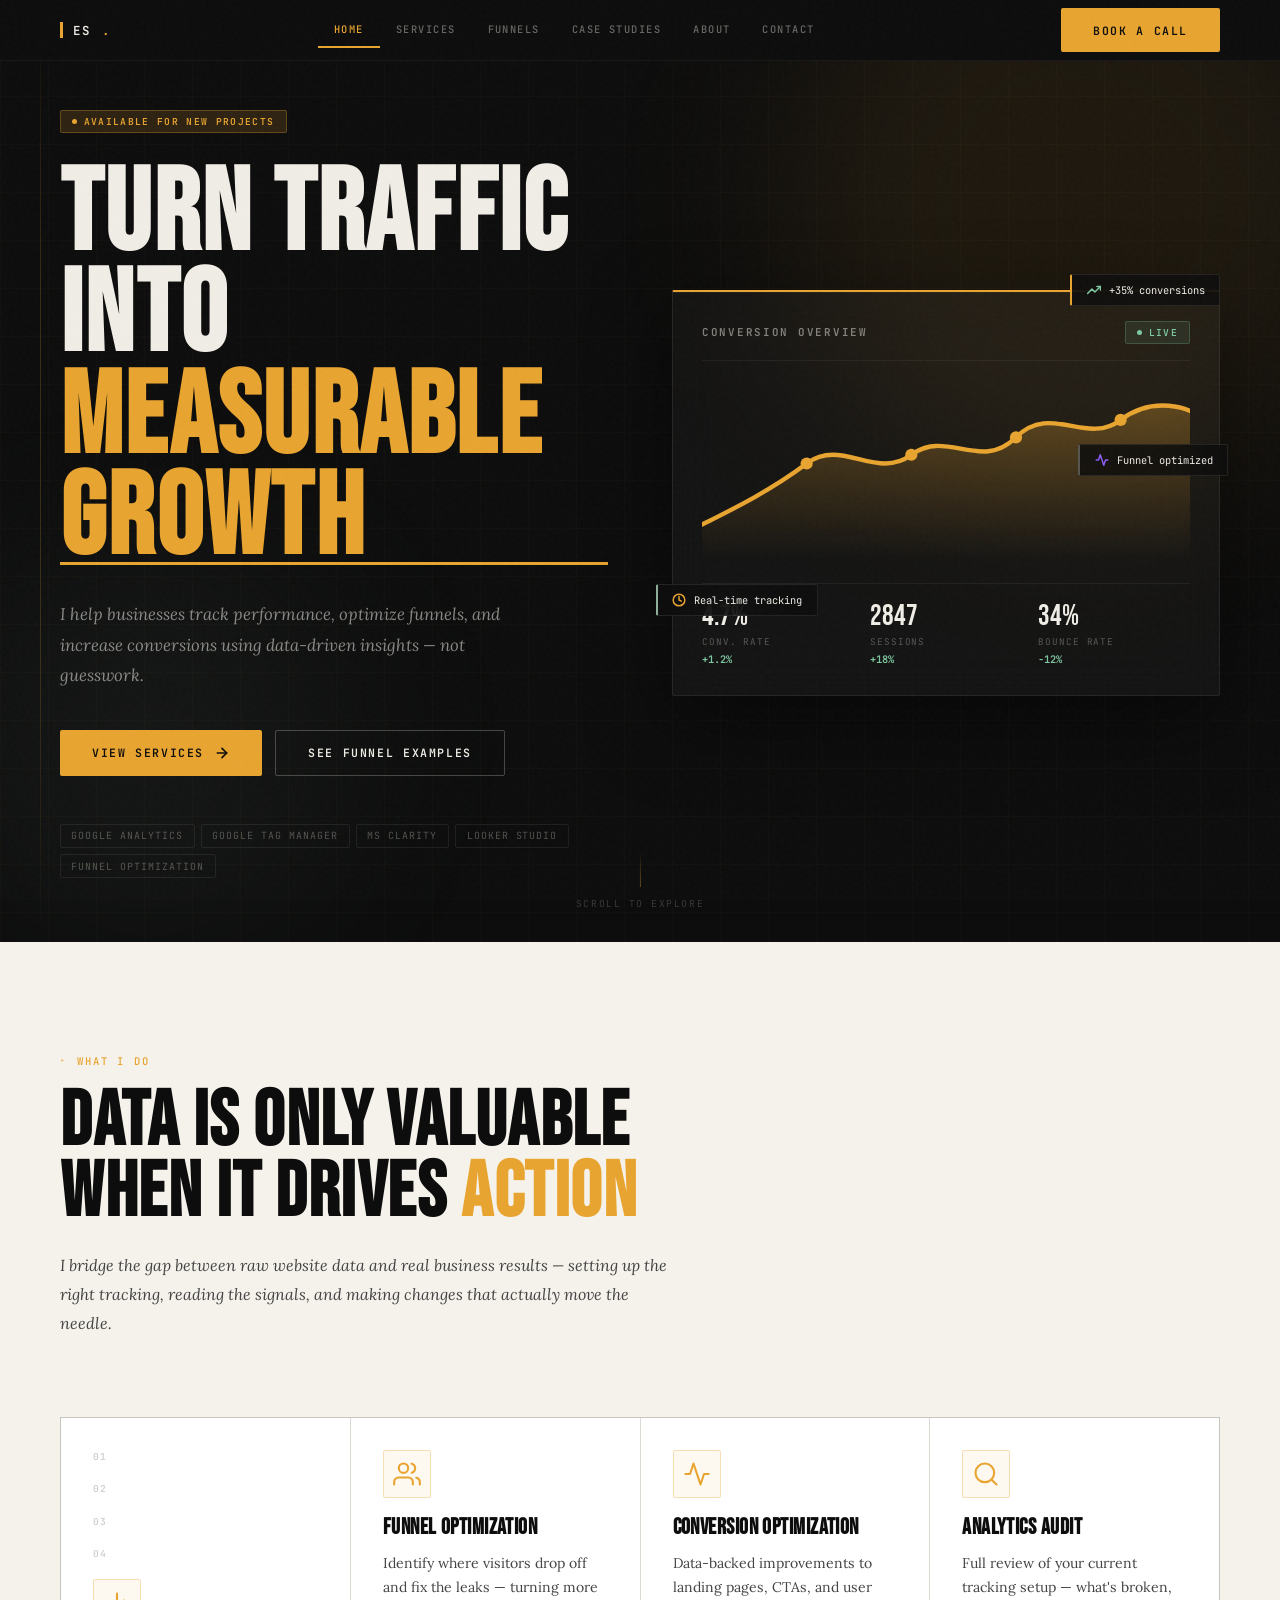
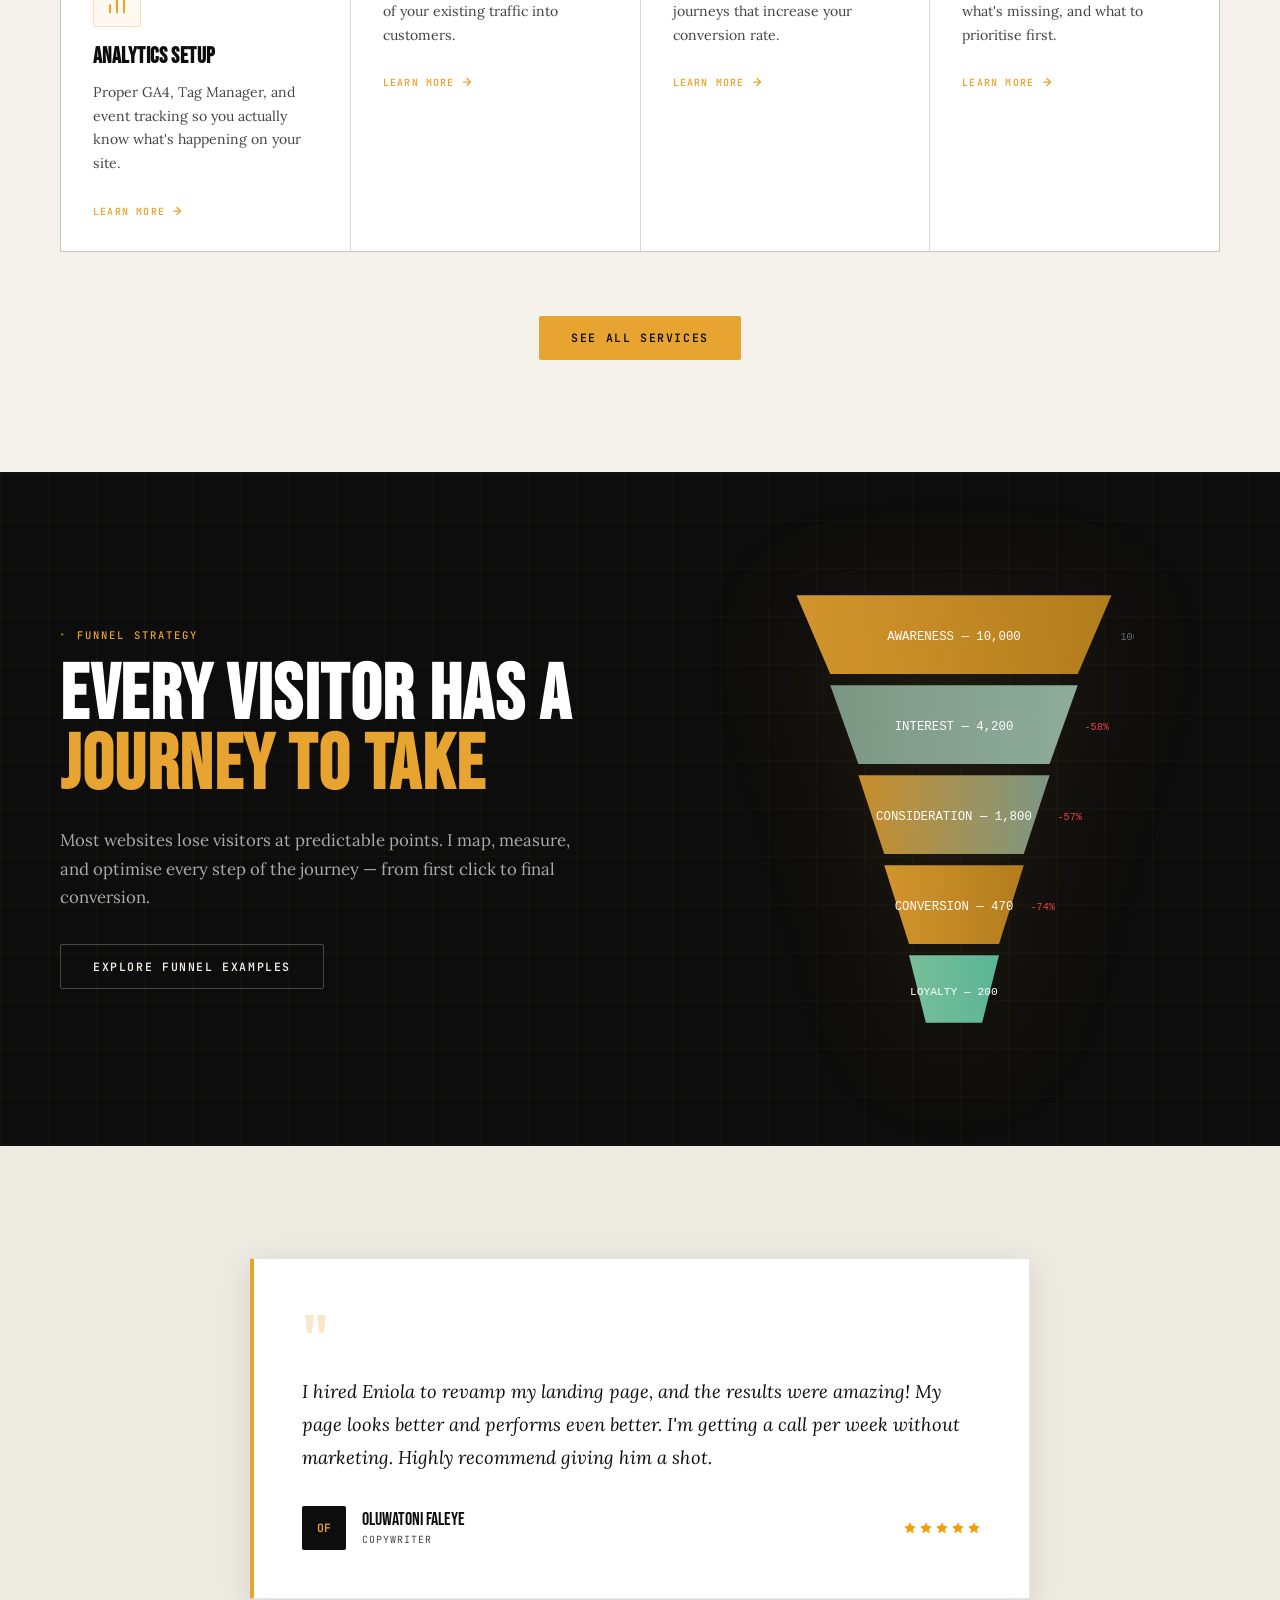
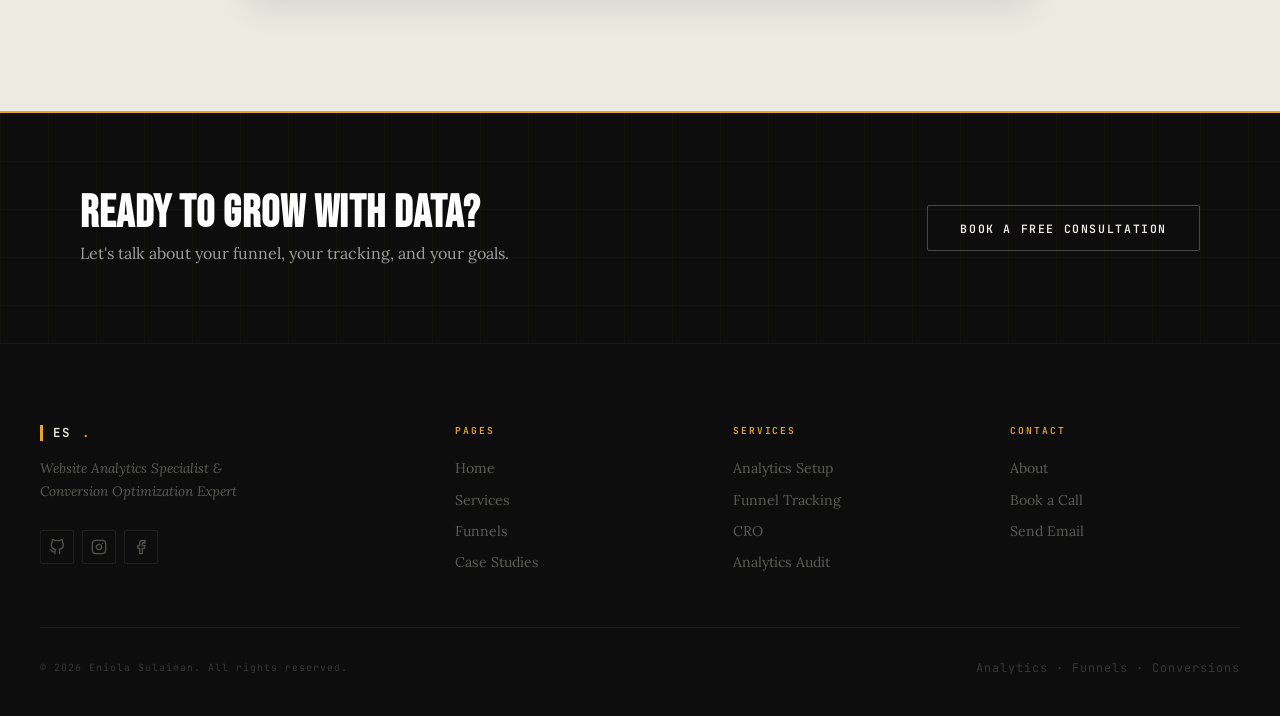
==== commit b284ba57: "chore:update skills" ====
--- a/index.html
+++ b/index.html
@@ -109,8 +109,8 @@
       <div class="hero-tags reveal reveal-delay-4">
         <span class="tag">Google Analytics</span>
         <span class="tag">Google Tag Manager</span>
-        <span class="tag">Hotjar</span>
-        <span class="tag">Mixpanel</span>
+        <span class="tag">MS Clarity</span>
+        <span class="tag">Looker Studio</span>
         <span class="tag">Funnel Optimization</span>
       </div>
     </div>
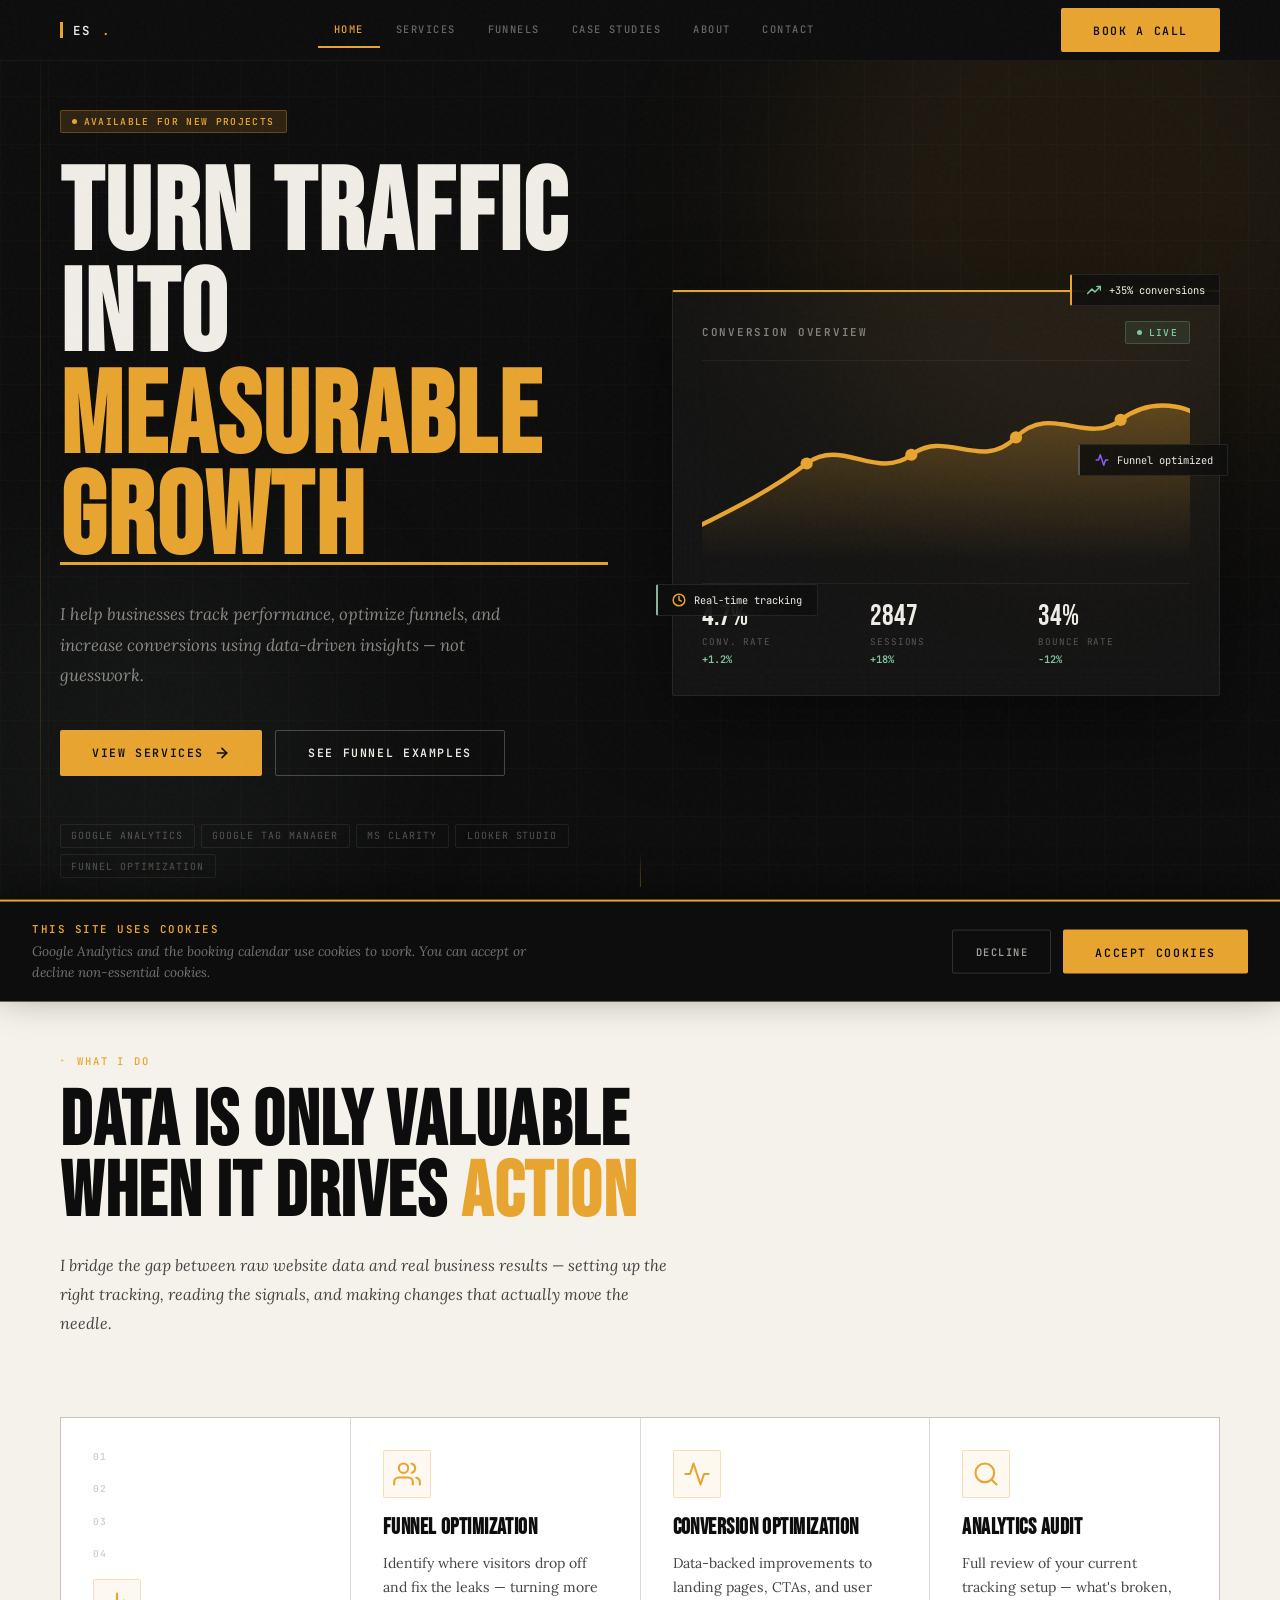
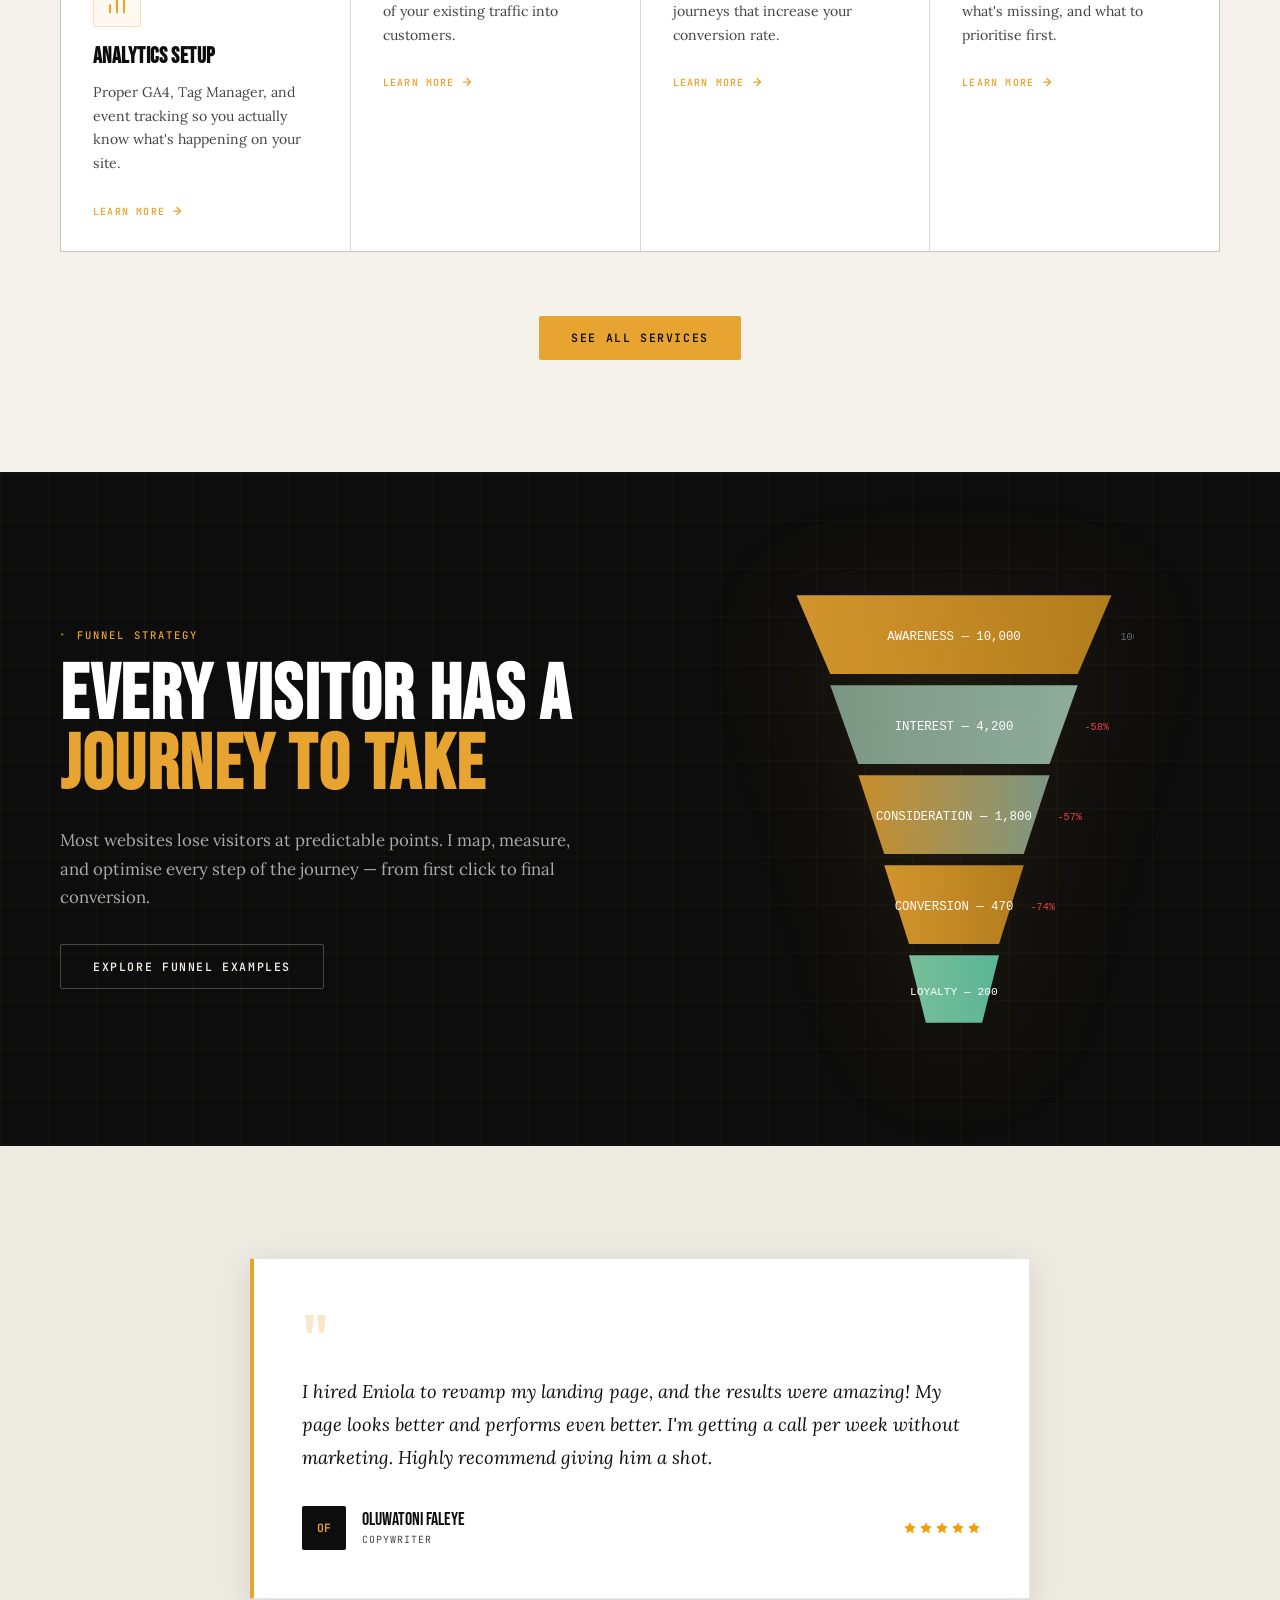
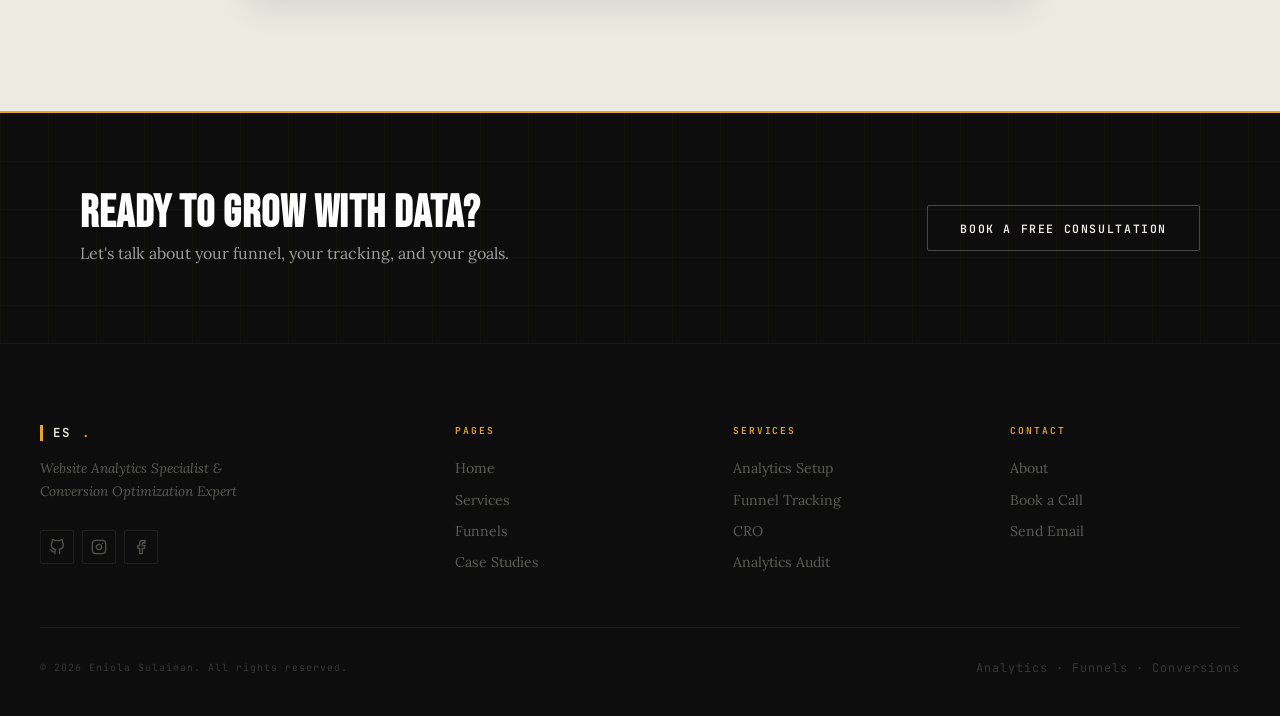
==== commit 59ab073c: "logic:add cookie banner for GA4 and calendly permission" ====
--- a/index.html
+++ b/index.html
@@ -11,8 +11,8 @@
   <meta property="og:title" content="Eniola Sulaiman — Website Analytics Specialist" />
   <meta property="og:description" content="Turn website traffic into measurable growth." />
   <meta property="og:url" content="https://eniolasulaiman.dev" />
-  <!-- FIX #3: OG image — replace [YOUR_OG_IMAGE_URL] with your 1200×630 branded image URL -->
-  <meta property="og:image" content="[YOUR_OG_IMAGE_URL]" />
+  <!-- FIX #3: OG image — replace assets/profile-picture.jpg with your 1200×630 branded image URL -->
+  <meta property="og:image" content="assets/profile-picture.jpg" />
   <meta property="og:image:width" content="1200" />
   <meta property="og:image:height" content="630" />
   <!-- FIX #8: Preconnect to Google Fonts domains before the stylesheet loads.
@@ -23,6 +23,7 @@
   <link rel="icon" type="image/svg+xml" href="assets/favicon.svg">
   <link rel="stylesheet" href="css/style.css">
   <link rel="stylesheet" href="css/home.css">
+  <link rel="stylesheet" href="css/inner.css">
   <!-- FIX #4: JSON-LD structured data — Person schema helps Google understand who you are
        and can surface your site in "analytics specialist" searches.
        Replace [YOUR_LINKEDIN_URL] with your LinkedIn profile URL once you have one. -->
@@ -52,7 +53,7 @@
     }
   }
   </script>
-</head>
+<script>window.GA4_ID =`G-HR8712T900`</script> </head>
 <body>
 
 <!-- NAV OVERLAY -->
@@ -392,5 +393,23 @@
 </footer>
 
 <script src="js/main.js"></script>
+<div class="cookie-banner" id="cookieBanner" role="dialog"
+  aria-label="Cookie consent" aria-live="polite">
+  <div class="cookie-banner-inner">
+    <div class="cookie-text">
+      <span class="cookie-title">This site uses cookies</span>
+      <p>Google Analytics and the booking calendar use cookies to work.
+         You can accept or decline non-essential cookies.</p>
+    </div>
+    <div class="cookie-actions">
+      <button class="btn btn-light cookie-decline" id="cookieDecline">
+        Decline
+      </button>
+      <button class="btn btn-primary cookie-accept" id="cookieAccept">
+        Accept cookies
+      </button>
+    </div>
+  </div>
+</div>
 </body>
 </html>
--- a/css/inner.css
+++ b/css/inner.css
@@ -0,0 +1,564 @@
+/* ============================================
+   INNER PAGES — Instrument Panel Aesthetic
+============================================ */
+
+/* Page Hero */
+.page-hero {
+  background: var(--ink);
+  padding: 9rem 2.5rem 5.5rem;
+  position: relative;
+  overflow: hidden;
+}
+
+.page-hero::before {
+  content: '';
+  position: absolute;
+  inset: 0;
+  background-image:
+    linear-gradient(rgba(232,164,48,0.04) 1px, transparent 1px),
+    linear-gradient(90deg, rgba(232,164,48,0.04) 1px, transparent 1px);
+  background-size: 48px 48px;
+}
+
+/* Amber vertical rule */
+.page-hero::after {
+  content: '';
+  position: absolute;
+  left: 2.5rem;
+  top: 0; bottom: 0;
+  width: 1px;
+  background: linear-gradient(to bottom, transparent, rgba(232,164,48,0.25) 30%, rgba(232,164,48,0.25) 70%, transparent);
+  pointer-events: none;
+}
+
+.page-hero-bg { position: absolute; inset: 0; pointer-events: none; overflow: hidden; }
+.page-hero-inner { position: relative; z-index: 1; max-width: 760px; }
+.page-hero-inner h1 { color: var(--cream); }
+
+.page-hero-sub {
+  font-family: var(--font-body);
+  font-style: italic;
+  font-size: 1.05rem;
+  color: rgba(240,237,230,0.5);
+  line-height: 1.8;
+  margin-top: 1.4rem;
+}
+
+/* ============================================
+   SERVICES PAGE
+============================================ */
+.service-row {
+  display: grid;
+  grid-template-columns: 160px 1fr;
+  gap: 5rem;
+  padding: 4.5rem 0;
+  align-items: start;
+}
+
+.service-row-visual {
+  display: flex;
+  flex-direction: column;
+  align-items: flex-start;
+  gap: 1rem;
+  position: sticky;
+  top: 7rem;
+}
+
+.service-icon-lg {
+  width: 72px; height: 72px;
+  background: var(--amber-faint);
+  border: 1px solid var(--border-amber);
+  border-radius: 2px;
+  display: flex;
+  align-items: center;
+  justify-content: center;
+  color: var(--amber);
+}
+
+.service-num {
+  font-family: var(--font-display);
+  font-size: 5rem;
+  color: rgba(13,13,13,0.07);
+  line-height: 1;
+}
+
+.service-row-content .badge { margin-bottom: 0.85rem; }
+.service-row-content h2 { color: var(--ink); margin-bottom: 1.2rem; }
+.service-row-content > p {
+  font-family: var(--font-body);
+  font-size: 1rem;
+  color: var(--ink-muted);
+  line-height: 1.85;
+  margin-bottom: 2rem;
+}
+
+.service-list { list-style: none; display: flex; flex-direction: column; gap: 0.6rem; margin-bottom: 2rem; }
+.service-list li {
+  display: flex;
+  align-items: center;
+  gap: 0.85rem;
+  font-family: var(--font-body);
+  font-size: 0.92rem;
+  color: var(--ink-muted);
+}
+.service-list li::before {
+  content: '';
+  width: 4px; height: 4px;
+  border-radius: 50%;
+  background: var(--amber);
+  flex-shrink: 0;
+}
+
+.tool-chips { display: flex; flex-wrap: wrap; gap: 0.5rem; }
+.tool-chip {
+  display: inline-flex;
+  align-items: center;
+  gap: 0.4rem;
+  font-family: var(--font-mono);
+  font-size: 0.65rem;
+  color: var(--ink-muted);
+  background: var(--bg-alt);
+  border: 1px solid var(--border-light);
+  padding: 0.28rem 0.7rem;
+  border-radius: 2px;
+  letter-spacing: 0.08em;
+}
+
+.service-divider { height: 1px; background: var(--border-light); }
+
+/* Tools Section */
+.tools-section { background: var(--ink); }
+.tools-header { margin-bottom: 2.5rem; }
+.tools-header h2, .tools-header .label { color: inherit; }
+.tools-section .label { color: var(--amber); }
+
+.tools-grid { display: grid; grid-template-columns: repeat(6, 1fr); gap: 1px; background: rgba(240,237,230,0.08); border: 1px solid rgba(240,237,230,0.08); }
+
+.tool-card {
+  background: var(--ink-mid);
+  padding: 1.5rem 1rem;
+  display: flex;
+  flex-direction: column;
+  align-items: center;
+  gap: 0.75rem;
+  transition: all 0.2s ease;
+  text-align: center;
+  border-bottom: 2px solid transparent;
+}
+.tool-card:hover { background: var(--ink-soft); border-bottom-color: var(--amber); }
+
+.tool-icon {
+  width: 44px; height: 44px;
+  border-radius: 2px;
+  display: flex;
+  align-items: center;
+  justify-content: center;
+  font-family: var(--font-mono);
+  font-size: 0.68rem;
+  font-weight: 700;
+  letter-spacing: 0.04em;
+}
+.tool-icon.blue   { background: var(--amber-faint); color: var(--amber); border: 1px solid var(--border-amber); }
+.tool-icon.purple { background: rgba(143,175,154,0.1); color: var(--sage); border: 1px solid rgba(143,175,154,0.25); }
+.tool-icon.green  { background: rgba(126,200,160,0.08); color: var(--signal-up); border: 1px solid rgba(126,200,160,0.2); }
+
+.tool-card span { font-family: var(--font-mono); font-size: 0.62rem; color: rgba(240,237,230,0.35); text-transform: uppercase; letter-spacing: 0.08em; }
+
+/* ============================================
+   FUNNELS PAGE
+============================================ */
+.funnel-types-grid { display: grid; grid-template-columns: repeat(2, 1fr); gap: 1px; background: var(--border-light); border: 1px solid var(--border-light); }
+
+.funnel-type-card {
+  background: var(--white);
+  overflow: hidden;
+  transition: all 0.3s ease;
+}
+.funnel-type-card:hover { background: var(--bg); }
+
+.ftc-visual {
+  background: var(--ink);
+  padding: 2.5rem 2rem;
+  display: flex;
+  justify-content: center;
+  position: relative;
+  overflow: hidden;
+  min-height: 240px;
+  align-items: center;
+}
+.ftc-visual::before {
+  content: '';
+  position: absolute;
+  inset: 0;
+  background-image:
+    linear-gradient(rgba(232,164,48,0.05) 1px, transparent 1px),
+    linear-gradient(90deg, rgba(232,164,48,0.05) 1px, transparent 1px);
+  background-size: 30px 30px;
+}
+/* Left amber rule on funnel card */
+.ftc-visual::after {
+  content: '';
+  position: absolute;
+  left: 0; top: 0; bottom: 0;
+  width: 2px;
+  background: var(--amber);
+  opacity: 0.6;
+}
+
+.ftc-funnel-mini { position: relative; z-index: 1; width: 100%; max-width: 240px; }
+.ftc-body { padding: 2rem; border-top: 1px solid var(--border-light); }
+.ftc-body h3 { font-family: var(--font-display); font-size: 1.6rem; color: var(--ink); margin-bottom: 0.6rem; line-height: 1.0; }
+.ftc-body p { font-family: var(--font-body); font-size: 0.88rem; color: var(--ink-muted); line-height: 1.7; margin-bottom: 1.2rem; }
+
+.ftc-steps { display: flex; flex-direction: column; gap: 0.5rem; }
+.ftc-step { display: flex; align-items: center; gap: 0.75rem; font-family: var(--font-mono); font-size: 0.72rem; color: var(--ink-muted); letter-spacing: 0.04em; }
+.ftc-step-dot { width: 6px; height: 6px; border-radius: 50%; flex-shrink: 0; }
+.ftc-step-line { width: 1px; height: 14px; margin-left: 2.5px; background: var(--border-light); }
+
+/* Funnel intro stats */
+.funnel-intro-grid { display: grid; grid-template-columns: repeat(3, 1fr); gap: 1px; background: var(--border-light); border: 1px solid var(--border-light); }
+.fi-stat { background: var(--white); padding: 2.5rem 2rem; display: flex; flex-direction: column; gap: 0.6rem; }
+.fi-num { font-family: var(--font-display); font-size: 3.5rem; color: var(--ink); line-height: 1; }
+.fi-label { font-family: var(--font-body); font-style: italic; font-size: 0.9rem; color: var(--ink-muted); line-height: 1.6; max-width: 200px; }
+
+/* ============================================
+   CASE STUDIES PAGE
+============================================ */
+.cs-card {
+  background: var(--white);
+  border: 1px solid var(--border-light);
+  border-radius: 2px;
+  border-left: 3px solid var(--amber);
+  overflow: hidden;
+  margin-bottom: 1px;
+  transition: all 0.3s ease;
+}
+.cs-card:hover { box-shadow: var(--shadow-lg); }
+
+.cs-header {
+  background: var(--ink);
+  padding: 2.5rem 3rem;
+  display: flex;
+  align-items: center;
+  justify-content: space-between;
+  flex-wrap: wrap;
+  gap: 2rem;
+}
+
+.cs-title { font-family: var(--font-display); font-size: 2rem; color: var(--cream); margin-bottom: 0.4rem; line-height: 1.0; }
+.cs-industry { font-family: var(--font-mono); font-size: 0.62rem; color: rgba(240,237,230,0.3); text-transform: uppercase; letter-spacing: 0.14em; }
+
+.cs-metrics-row { display: flex; gap: 2.5rem; }
+.cs-metric { text-align: center; }
+.cs-metric-val { font-family: var(--font-display); font-size: 2.5rem; line-height: 1; margin-bottom: 0.3rem; }
+.cs-metric-val.up   { color: var(--signal-up); }
+.cs-metric-val.down { color: var(--signal-up); }
+.cs-metric-label { font-family: var(--font-mono); font-size: 0.58rem; color: rgba(240,237,230,0.3); text-transform: uppercase; letter-spacing: 0.1em; }
+
+.cs-body { padding: 2.5rem 3rem; display: grid; grid-template-columns: 1fr 1fr; gap: 3rem; }
+.cs-section-title { font-family: var(--font-mono); font-size: 0.62rem; font-weight: 600; text-transform: uppercase; letter-spacing: 0.16em; color: var(--amber); margin-bottom: 0.85rem; }
+.cs-body p { font-family: var(--font-body); font-size: 0.92rem; color: var(--ink-muted); line-height: 1.75; }
+
+.cs-improvements { display: flex; flex-direction: column; gap: 0.6rem; }
+.cs-improvement { display: flex; align-items: center; gap: 0.75rem; font-family: var(--font-body); font-size: 0.88rem; color: var(--ink-muted); }
+.cs-improvement::before { content: ''; width: 4px; height: 4px; border-radius: 50%; background: var(--signal-up); flex-shrink: 0; }
+
+/* Bar chart */
+.cs-graph { padding: 0 3rem 2.5rem; border-top: 1px solid var(--border-light); }
+.cs-graph-title { font-family: var(--font-mono); font-size: 0.62rem; color: var(--amber); text-transform: uppercase; letter-spacing: 0.14em; margin: 1.5rem 0 1rem; }
+.bar-chart { display: flex; flex-direction: column; gap: 0.75rem; }
+.bar-row { display: flex; align-items: center; gap: 1rem; }
+.bar-label { font-family: var(--font-mono); font-size: 0.65rem; color: var(--ink-muted); width: 80px; flex-shrink: 0; text-align: right; }
+.bar-track { flex: 1; height: 6px; background: var(--bg-alt); border-radius: 0; overflow: hidden; }
+.bar-fill { height: 100%; transition: width 1s ease; }
+.bar-fill.before { background: rgba(13,13,13,0.15); }
+.bar-fill.after  { background: var(--amber); }
+.bar-val { font-family: var(--font-mono); font-size: 0.68rem; color: var(--ink); font-weight: 600; width: 45px; }
+
+/* ============================================
+   ABOUT PAGE
+============================================ */
+.about-grid-hero { display: grid; grid-template-columns: 1fr 1.4fr; gap: 6rem; align-items: center; margin-bottom: 6rem; }
+.about-image-wrap { position: relative; }
+.about-image { width: 100%; aspect-ratio: 4/5; border-radius: 2px; background: var(--bg-alt); overflow: hidden; border: 1px solid var(--border-light); }
+.about-image img { width: 100%; height: 100%; object-fit: cover; border-radius: inherit; }
+.about-image-placeholder { width: 100%; height: 100%; display: flex; align-items: center; justify-content: center; background: var(--ink); font-family: var(--font-display); font-size: 5rem; color: var(--amber); opacity: 0.4; }
+
+.about-float-badge {
+  position: absolute;
+  bottom: -1rem; right: -1rem;
+  background: var(--ink);
+  border: 1px solid rgba(232,164,48,0.3);
+  border-left: 3px solid var(--amber);
+  border-radius: 2px;
+  padding: 1.2rem 1.5rem;
+  box-shadow: var(--shadow-md);
+}
+.afb-num { font-family: var(--font-display); font-size: 2.2rem; color: var(--amber); line-height: 1; }
+.afb-label { font-family: var(--font-mono); font-size: 0.6rem; color: rgba(240,237,230,0.35); text-transform: uppercase; letter-spacing: 0.1em; margin-top: 0.3rem; }
+
+.about-text-content h2 { color: var(--ink); margin-bottom: 1.5rem; }
+.about-text-content p { font-family: var(--font-body); font-size: 1rem; color: var(--ink-muted); line-height: 1.85; margin-bottom: 1.2rem; }
+.about-text-content strong { color: var(--ink); font-weight: 600; }
+
+.about-skills-grid { display: grid; grid-template-columns: repeat(3, 1fr); gap: 0.5rem; margin-top: 2rem; }
+.about-skill-tag {
+  background: var(--bg-alt);
+  border: 1px solid var(--border-light);
+  border-radius: 2px;
+  padding: 0.5rem 0.75rem;
+  font-family: var(--font-mono);
+  font-size: 0.62rem;
+  color: var(--ink-muted);
+  text-align: center;
+  letter-spacing: 0.06em;
+  text-transform: uppercase;
+  transition: all 0.2s ease;
+}
+.about-skill-tag:hover { background: var(--amber-faint); color: var(--amber); border-color: var(--border-amber); }
+
+.values-grid { display: grid; grid-template-columns: repeat(3, 1fr); gap: 1px; background: var(--border-light); border: 1px solid var(--border-light); margin-top: 3rem; }
+.value-card { background: var(--white); padding: 2rem; transition: all 0.2s ease; }
+.value-card:hover { background: var(--ink); }
+.value-card:hover h3, .value-card:hover p { color: var(--cream); }
+.value-card:hover .value-icon { background: var(--amber-faint); color: var(--amber); border-color: var(--border-amber); }
+.value-icon { width: 40px; height: 40px; background: var(--bg-alt); border: 1px solid var(--border-light); border-radius: 2px; display: flex; align-items: center; justify-content: center; color: var(--amber); margin-bottom: 1rem; transition: all 0.2s ease; }
+.value-card h3 { font-family: var(--font-display); font-size: 1.4rem; color: var(--ink); margin-bottom: 0.5rem; line-height: 1.0; transition: color 0.2s ease; }
+.value-card p { font-family: var(--font-body); font-size: 0.88rem; color: var(--ink-muted); line-height: 1.7; transition: color 0.2s ease; }
+
+/* ============================================
+   CONTACT PAGE
+============================================ */
+.contact-grid { display: grid; grid-template-columns: 1fr 1.5fr; gap: 5rem; align-items: start; }
+.contact-info h2 { color: var(--ink); margin-bottom: 1.2rem; }
+.contact-info > p { font-family: var(--font-body); font-size: 1rem; color: var(--ink-muted); line-height: 1.8; margin-bottom: 2.5rem; }
+
+.contact-links { display: flex; flex-direction: column; gap: 0.75rem; }
+.contact-link-item {
+  display: flex;
+  align-items: center;
+  gap: 1rem;
+  padding: 1rem 1.25rem;
+  background: var(--white);
+  border: 1px solid var(--border-light);
+  border-left: 3px solid transparent;
+  border-radius: 2px;
+  transition: all 0.2s ease;
+  color: var(--ink);
+}
+.contact-link-item:hover { border-left-color: var(--amber); box-shadow: var(--shadow-sm); transform: translateX(3px); }
+.cli-icon { width: 38px; height: 38px; background: var(--amber-faint); border: 1px solid var(--border-amber); border-radius: 2px; display: flex; align-items: center; justify-content: center; color: var(--amber); flex-shrink: 0; }
+.cli-label { font-family: var(--font-mono); font-size: 0.58rem; color: var(--ink-muted); text-transform: uppercase; letter-spacing: 0.12em; margin-bottom: 0.2rem; }
+.cli-value { font-family: var(--font-body); font-size: 0.88rem; font-weight: 600; color: var(--ink); }
+
+.calendly-placeholder { background: var(--bg-alt); border: 1px dashed var(--border-light); border-radius: 2px; padding: 2.5rem 2rem; text-align: center; margin-top: 2rem; }
+.calendly-placeholder p { font-family: var(--font-body); font-style: italic; font-size: 0.88rem; color: var(--ink-muted); margin-top: 0.5rem; }
+
+.contact-form-card { background: var(--white); border: 1px solid var(--border-light); border-top: 2px solid var(--amber); border-radius: 2px; padding: 2.5rem; box-shadow: var(--shadow-md); }
+
+.form-group { margin-bottom: 1.5rem; }
+.form-group label { display: block; font-family: var(--font-mono); font-size: 0.62rem; font-weight: 600; text-transform: uppercase; letter-spacing: 0.14em; color: var(--ink-muted); margin-bottom: 0.5rem; }
+.form-group input, .form-group textarea, .form-group select {
+  width: 100%;
+  padding: 0.85rem 1rem;
+  background: var(--bg);
+  border: 1px solid var(--border-light);
+  border-radius: 2px;
+  font-family: var(--font-body);
+  font-size: 0.92rem;
+  color: var(--ink);
+  outline: none;
+  transition: border-color 0.2s ease, box-shadow 0.2s ease;
+  appearance: none;
+  -webkit-appearance: none;
+}
+.form-group input:focus, .form-group textarea:focus, .form-group select:focus {
+  border-color: var(--amber);
+  box-shadow: 0 0 0 3px var(--amber-faint);
+}
+.form-group textarea { resize: vertical; min-height: 130px; }
+.form-row { display: grid; grid-template-columns: 1fr 1fr; gap: 1rem; }
+.form-submit { width: 100%; padding: 1rem; font-size: 0.78rem; border-radius: 2px; justify-content: center; }
+
+/* ============================================
+   RESPONSIVE — INNER PAGES
+============================================ */
+@media (max-width: 1000px) {
+  .tools-grid { grid-template-columns: repeat(3, 1fr); }
+  .funnel-types-grid { grid-template-columns: 1fr; }
+}
+
+@media (max-width: 900px) {
+  .service-row { grid-template-columns: 1fr; gap: 2rem; }
+  .service-row-visual { position: static; flex-direction: row; align-items: center; }
+  .service-num { font-size: 3rem; }
+  .cs-body { grid-template-columns: 1fr; gap: 2rem; }
+  .cs-header { flex-direction: column; align-items: flex-start; }
+  .about-grid-hero { grid-template-columns: 1fr; gap: 3rem; }
+  .about-image { aspect-ratio: 3/2; max-width: 480px; }
+  .contact-grid { grid-template-columns: 1fr; gap: 3rem; }
+  .values-grid { grid-template-columns: 1fr 1fr; }
+  .about-skills-grid { grid-template-columns: repeat(2, 1fr); }
+  .funnel-intro-grid { grid-template-columns: 1fr; }
+  .page-hero::after { display: none; }
+}
+
+@media (max-width: 600px) {
+  .cs-metrics-row { flex-wrap: wrap; gap: 1.5rem; }
+  .cs-header, .cs-body, .cs-graph { padding-left: 1.5rem; padding-right: 1.5rem; }
+  .tools-grid { grid-template-columns: repeat(2, 1fr); }
+  .form-row { grid-template-columns: 1fr; }
+  .values-grid { grid-template-columns: 1fr; }
+  .about-skills-grid { grid-template-columns: repeat(3, 1fr); }
+  .contact-form-card { padding: 1.5rem; }
+  .page-hero { padding: 7rem 1.5rem 4rem; }
+}
+
+.calendly-wrapper {
+  border: 1px solid var(--border-amber);
+  border-top: 2px solid var(--amber);
+  border-radius: 2px;
+  overflow: hidden;
+  background: var(--bg);
+}
+
+.calendly-header {
+  display: flex;
+  align-items: center;
+  justify-content: space-between;
+  padding: 1.25rem 1.5rem;
+  background: var(--ink);
+  border-bottom: 1px solid rgba(232,164,48,0.12);
+}
+
+.calendly-header-left {
+  display: flex;
+  flex-direction: column;
+  gap: 0.25rem;
+}
+
+.calendly-sub {
+  font-family: var(--font-mono);
+  font-size: 0.6rem;
+  color: rgba(240,237,230,0.3);
+  text-transform: uppercase;
+  letter-spacing: 0.12em;
+  margin: 0;
+}
+
+/* Consent gate — shown before cookies accepted */
+.calendly-gate {
+  display: flex;
+  flex-direction: column;
+  align-items: center;
+  justify-content: center;
+  gap: 1rem;
+  padding: 3rem 2rem;
+  text-align: center;
+  background: var(--bg-alt);
+  min-height: 160px;
+}
+
+.calendly-gate-msg {
+  font-family: var(--font-body);
+  font-style: italic;
+  font-size: 0.9rem;
+  color: var(--ink-muted);
+  line-height: 1.7;
+  max-width: 320px;
+}
+
+.calendly-gate-msg a {
+  color: var(--amber);
+  text-decoration: underline;
+  text-underline-offset: 3px;
+}
+
+/* Calendly iframe wrapper — Calendly injects its own iframe here */
+.calendly-embed {
+  background: var(--ink);
+}
+
+/* Override Calendly's default iframe border/margin */
+.calendly-inline-widget {
+  display: block;
+  border: none;
+}
+
+/* ============================================
+   COOKIE BANNER
+============================================ */
+.cookie-banner {
+  position: fixed;
+  bottom: 0;
+  left: 0;
+  right: 0;
+  z-index: 9999;
+  background: var(--ink);
+  border-top: 2px solid var(--amber);
+  padding: 1.25rem 2rem;
+  transform: translateY(100%);
+  transition: transform 0.4s cubic-bezier(0.4, 0, 0.2, 1);
+  box-shadow: 0 -8px 40px rgba(0,0,0,0.4);
+}
+
+/* Visible state — added by JS */
+.cookie-banner.visible {
+  transform: translateY(0);
+}
+
+.cookie-banner-inner {
+  max-width: 1240px;
+  margin: 0 auto;
+  display: flex;
+  align-items: center;
+  justify-content: space-between;
+  gap: 2rem;
+  flex-wrap: wrap;
+}
+
+.cookie-text {
+  display: flex;
+  flex-direction: column;
+  gap: 0.3rem;
+}
+
+.cookie-title {
+  font-family: var(--font-mono);
+  font-size: 0.68rem;
+  font-weight: 600;
+  letter-spacing: 0.14em;
+  text-transform: uppercase;
+  color: var(--amber);
+}
+
+.cookie-text p {
+  font-family: var(--font-body);
+  font-style: italic;
+  font-size: 0.85rem;
+  color: rgba(240,237,230,0.45);
+  line-height: 1.5;
+  max-width: 520px;
+  margin: 0;
+}
+
+.cookie-actions {
+  display: flex;
+  gap: 0.75rem;
+  flex-shrink: 0;
+}
+
+/* Make Decline slightly smaller/less prominent than Accept */
+.cookie-decline {
+  font-size: 0.65rem;
+  padding: 0.7rem 1.4rem;
+  opacity: 0.65;
+}
+.cookie-decline:hover { opacity: 1; }
+
+@media (max-width: 600px) {
+  .cookie-banner { padding: 1.25rem 1.5rem; }
+  .cookie-banner-inner { flex-direction: column; align-items: flex-start; gap: 1.25rem; }
+  .cookie-actions { width: 100%; justify-content: flex-end; }
+  .calendly-header { flex-direction: column; align-items: flex-start; gap: 0.75rem; }
+}
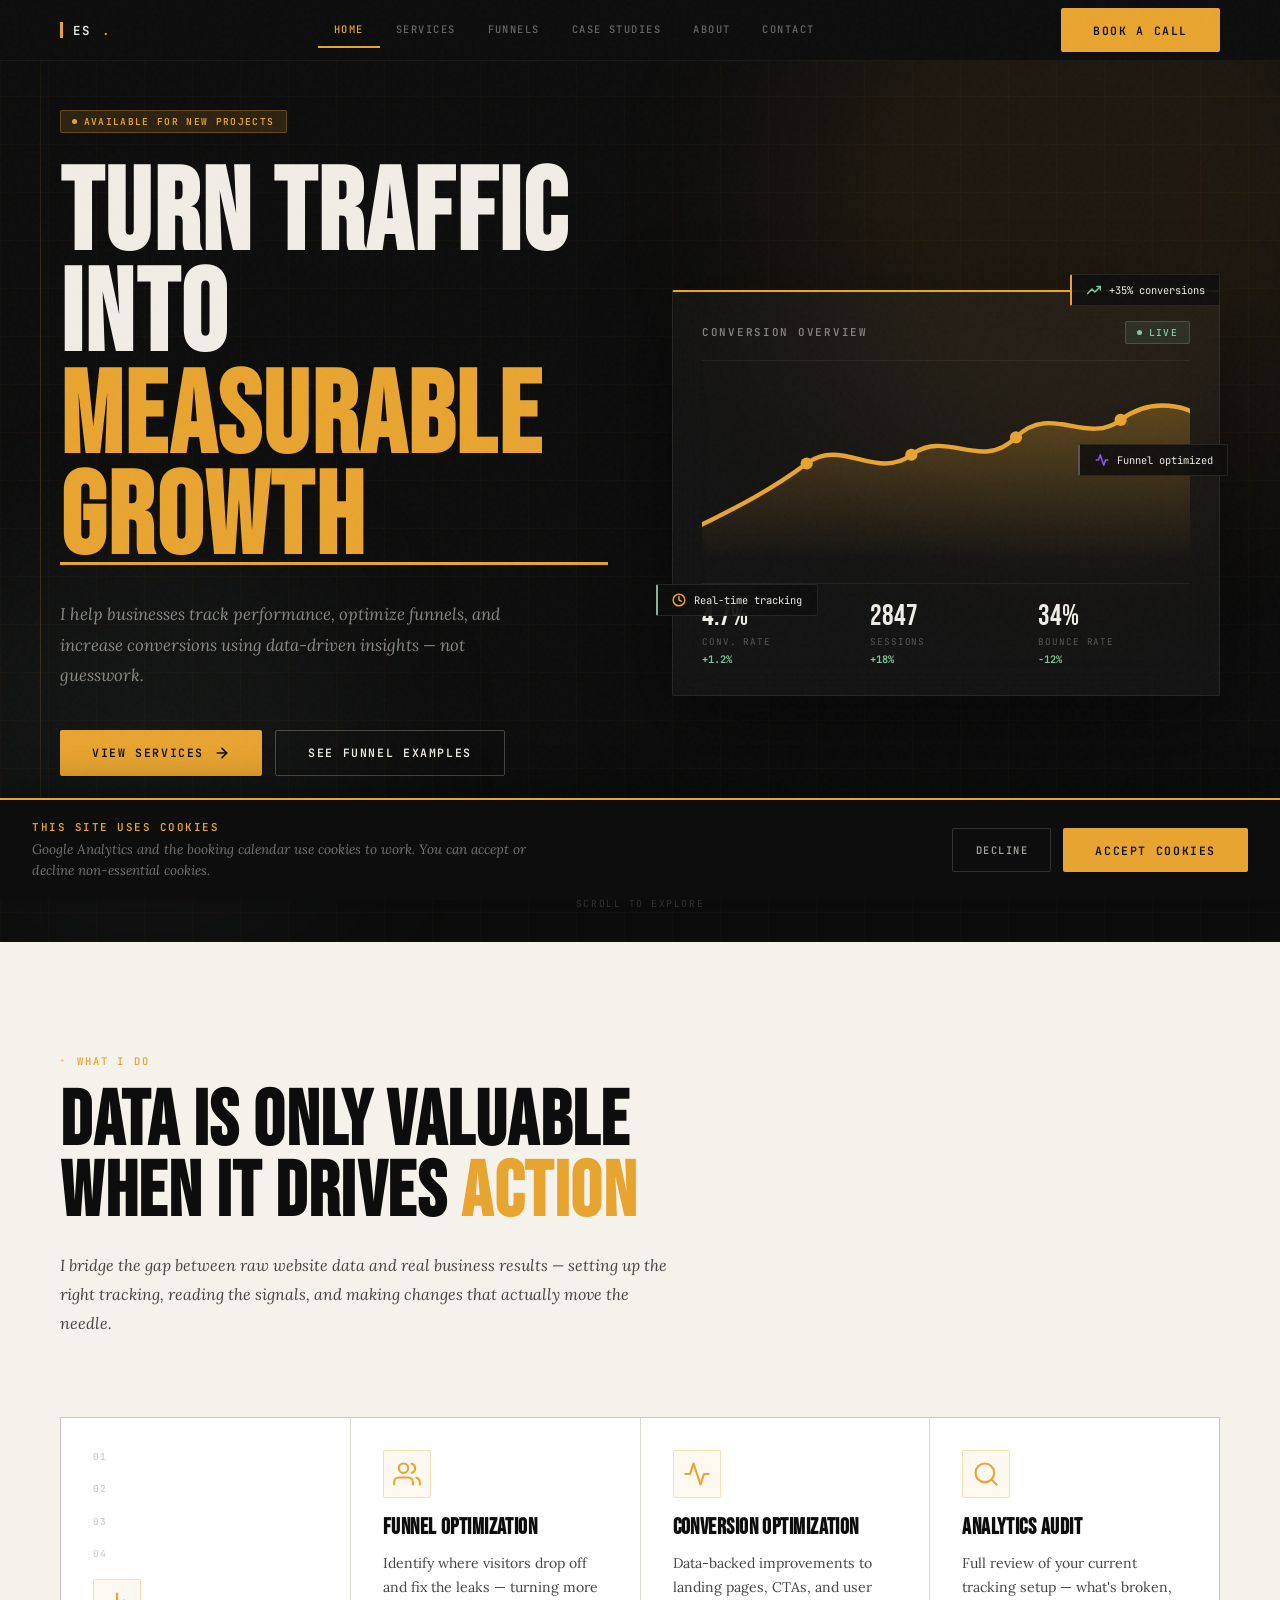
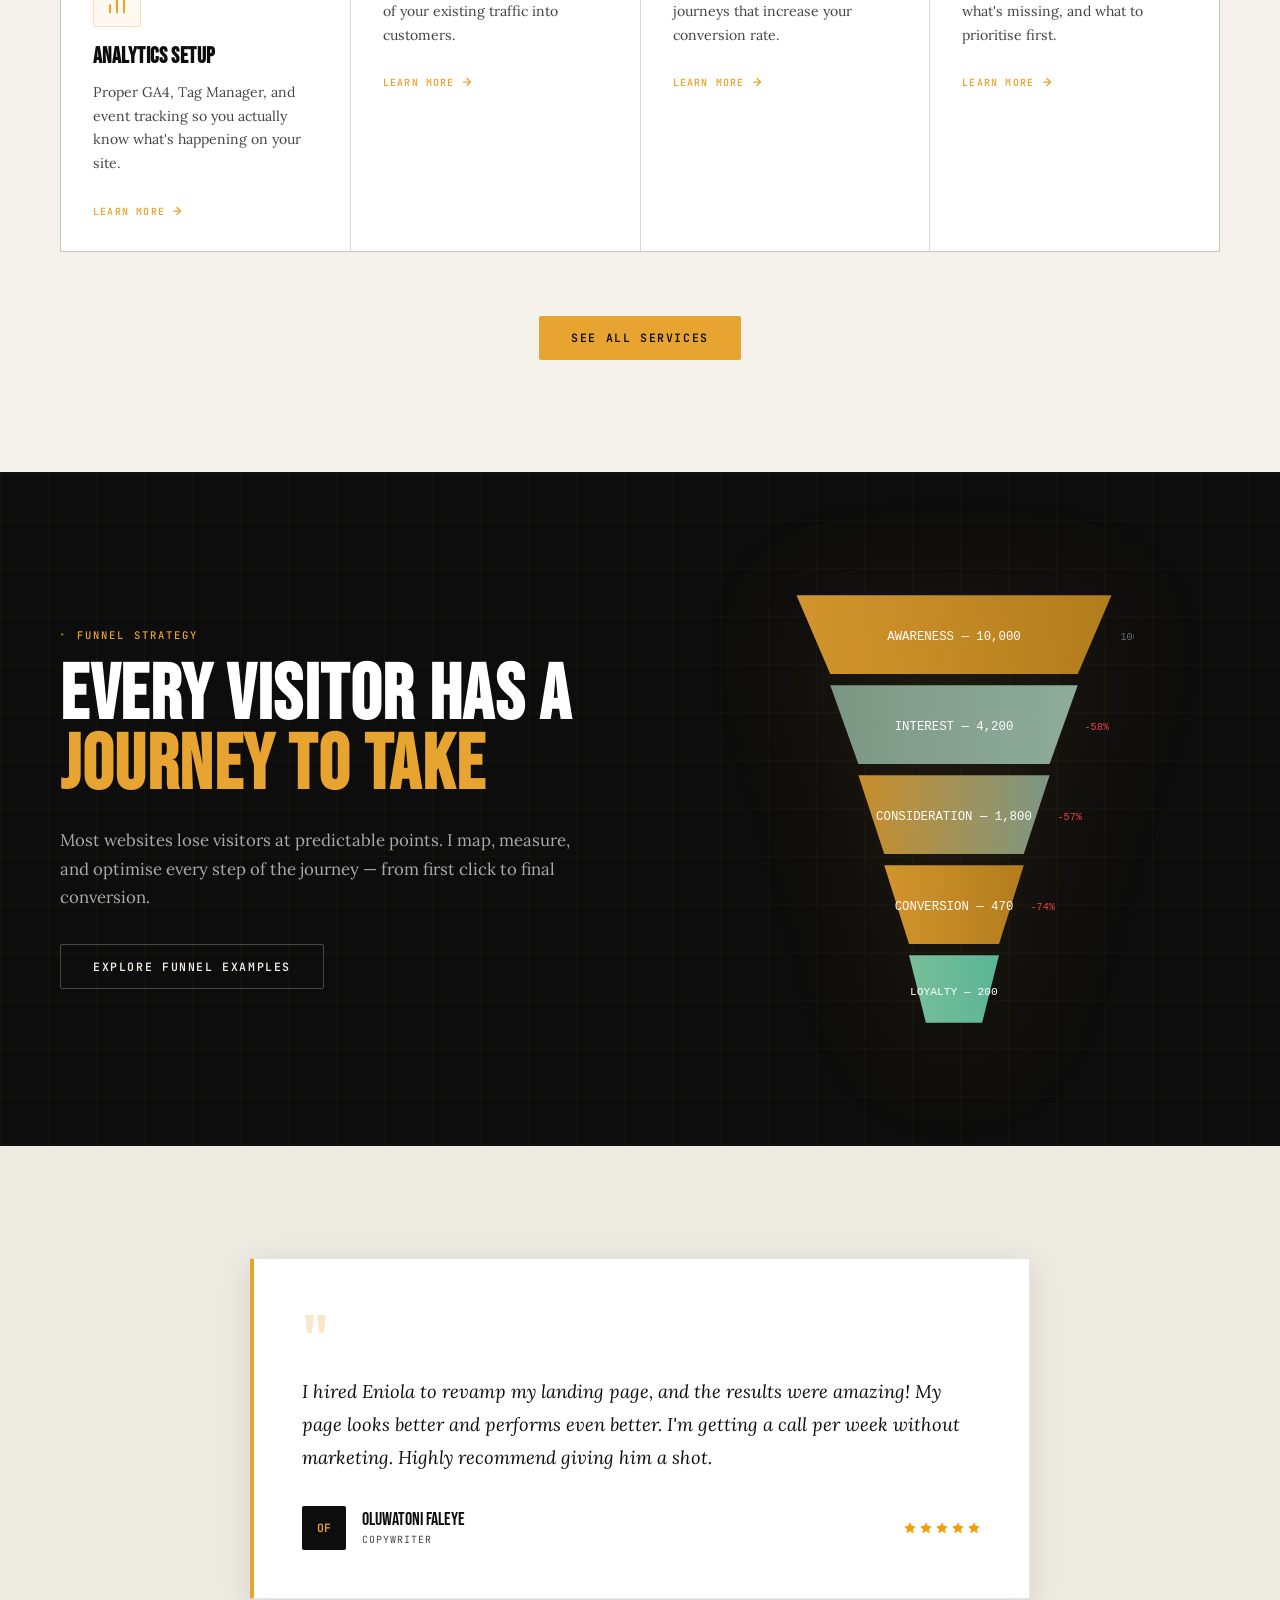
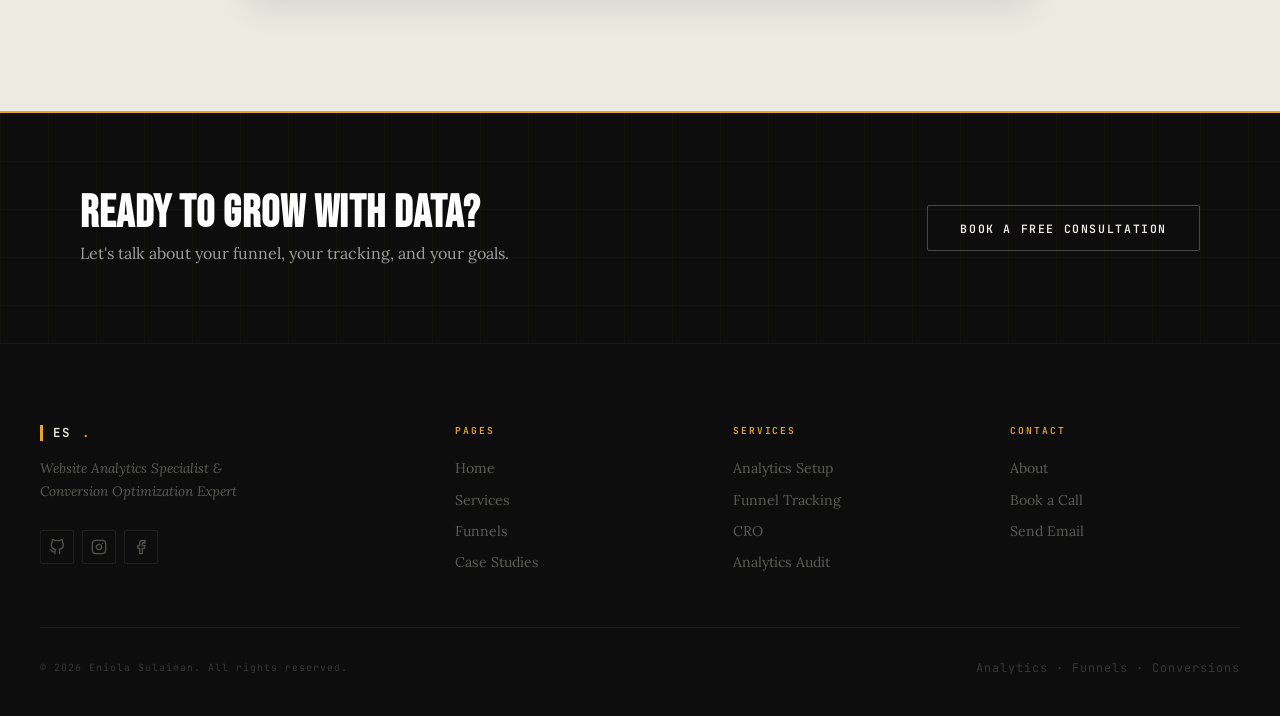
==== commit e4233341: "chore:change arrangement of script tag in html files" ====
--- a/index.html
+++ b/index.html
@@ -1,10 +1,15 @@
 <!DOCTYPE html>
 <html lang="en">
+
 <head>
+  <!-- Google Tag Manager -->
+  <script>(function (w, d, s, l, i) { w[l] = w[l] || []; w[l].push({ 'gtm.start': new Date().getTime(), event: 'gtm.js' }); var f = d.getElementsByTagName(s)[0], j = d.createElement(s), dl = l != 'dataLayer' ? '&l=' + l : ''; j.async = true; j.src = 'https://www.googletagmanager.com/gtm.js?id=' + i + dl; f.parentNode.insertBefore(j, f); })(window, document, 'script', 'dataLayer', 'GTM-W47N9C6C');</script>
+  <!-- End Google Tag Manager -->
   <meta charset="UTF-8" />
   <meta name="viewport" content="width=device-width, initial-scale=1.0" />
   <title>Eniola Sulaiman — Website Analytics Specialist</title>
-  <meta name="description" content="Eniola Sulaiman helps businesses track performance, optimize funnels, and increase conversions using data-driven insights." />
+  <meta name="description"
+    content="Eniola Sulaiman helps businesses track performance, optimize funnels, and increase conversions using data-driven insights." />
   <meta name="robots" content="index, follow" />
   <link rel="canonical" href="https://eniolasulaiman.dev" />
   <meta property="og:type" content="website" />
@@ -53,136 +58,158 @@
     }
   }
   </script>
-<script>window.GA4_ID =`G-HR8712T900`</script> </head>
+  <script>window.GA4_ID = `G-HR8712T900`</script>
+</head>
+
 <body>
-
-<!-- NAV OVERLAY -->
-<div class="nav-overlay" id="navOverlay"></div>
-
-<!-- NAV -->
-<nav class="nav nav-dark" id="mainNav">
-  <div class="nav-inner">
-    <a href="index.html" class="nav-logo">ES<span class="dot">.</span></a>
-    <ul class="nav-links" id="navLinks">
-      <li><a href="index.html">Home</a></li>
-      <li><a href="services.html">Services</a></li>
-      <li><a href="funnels.html">Funnels</a></li>
-      <li><a href="case-studies.html">Case Studies</a></li>
-      <li><a href="about.html">About</a></li>
-      <li><a href="contact.html">Contact</a></li>
-    </ul>
-    <a href="contact.html" class="btn btn-primary nav-cta">Book a Call</a>
-    <button class="hamburger" id="hamburgerBtn" aria-label="Open menu" aria-expanded="false">
-      <span></span><span></span><span></span>
-    </button>
-    <button class="nav-close" id="navCloseBtn" aria-label="Close menu">
-      <svg width="22" height="22" viewBox="0 0 24 24" fill="none" stroke="currentColor" stroke-width="2" stroke-linecap="round" stroke-linejoin="round"><line x1="18" y1="6" x2="6" y2="18"/><line x1="6" y1="6" x2="18" y2="18"/></svg>
-    </button>
-  </div>
-</nav>
-
-<!-- ============ HERO ============ -->
-<section class="hero scanlines" id="hero">
-  <div class="hero-rule"></div>
-  <div class="hero-bg">
-    <div class="orb orb-blue" style="width:600px;height:600px;top:-100px;right:-100px;animation-delay:0s;"></div>
-    <div class="orb orb-purple" style="width:400px;height:400px;bottom:0;left:-50px;animation-delay:3s;"></div>
-  </div>
-  <div class="grid-bg hero-grid-overlay"></div>
-
-  <div class="container hero-inner">
-    <div class="hero-content">
-      <div class="badge badge-amber badge-pulse reveal">Available for New Projects</div>
-      <h1 class="display-xl reveal reveal-delay-1">
-        Turn Traffic Into<br>
-        <span class="accent-text">Measurable Growth</span>
-      </h1>
-      <p class="hero-sub reveal reveal-delay-2">
-        I help businesses track performance, optimize funnels, and increase conversions using data-driven insights — not guesswork.
-      </p>
-      <div class="hero-actions reveal reveal-delay-3">
-        <a href="services.html" class="btn btn-primary">
-          View Services
-          <svg width="16" height="16" viewBox="0 0 24 24" fill="none" stroke="currentColor" stroke-width="2.5" stroke-linecap="round" stroke-linejoin="round"><line x1="5" y1="12" x2="19" y2="12"/><polyline points="12 5 19 12 12 19"/></svg>
-        </a>
-        <a href="funnels.html" class="btn btn-light">See Funnel Examples</a>
-      </div>
-      <div class="hero-tags reveal reveal-delay-4">
-        <span class="tag">Google Analytics</span>
-        <span class="tag">Google Tag Manager</span>
-        <span class="tag">MS Clarity</span>
-        <span class="tag">Looker Studio</span>
-        <span class="tag">Funnel Optimization</span>
-      </div>
-    </div>
-
-    <!-- Dashboard Visual -->
-    <div class="hero-visual reveal reveal-delay-2">
-      <div class="dashboard-card" data-parallax="0.8">
-        <div class="dc-header">
-          <span class="dc-title">Conversion Overview</span>
-          <span class="badge badge-green badge-pulse">Live</span>
-        </div>
-        <div class="dc-chart">
-          <svg viewBox="0 0 280 100" class="chart-svg">
-            <defs>
-              <linearGradient id="chartGrad" x1="0%" y1="0%" x2="0%" y2="100%">
-                <stop offset="0%" stop-color="#E8A430" stop-opacity="0.3"/>
-                <stop offset="100%" stop-color="#E8A430" stop-opacity="0"/>
-              </linearGradient>
-            </defs>
-            <path d="M0,80 C20,70 40,60 60,45 C80,30 100,55 120,40 C140,25 160,50 180,30 C200,10 220,35 240,20 C260,5 280,15 280,15 L280,100 L0,100 Z" fill="url(#chartGrad)"/>
-            <path d="M0,80 C20,70 40,60 60,45 C80,30 100,55 120,40 C140,25 160,50 180,30 C200,10 220,35 240,20 C260,5 280,15 280,15" fill="none" stroke="#E8A430" stroke-width="2.5" stroke-linecap="round"/>
-            <!-- Data points -->
-            <circle cx="60" cy="45" r="3.5" fill="#E8A430"/>
-            <circle cx="120" cy="40" r="3.5" fill="#E8A430"/>
-            <circle cx="180" cy="30" r="3.5" fill="#E8A430"/>
-            <circle cx="240" cy="20" r="3.5" fill="#E8A430"/>
+  <!-- Google Tag Manager (noscript) --> <noscript><iframe
+      src="https://www.googletagmanager.com/ns.html?id=GTM-W47N9C6C" height="0" width="0"
+      style="display:none;visibility:hidden"></iframe></noscript> <!-- End Google Tag Manager (noscript) -->
+
+  <!-- NAV OVERLAY -->
+  <div class="nav-overlay" id="navOverlay"></div>
+
+  <!-- NAV -->
+  <nav class="nav nav-dark" id="mainNav">
+    <div class="nav-inner">
+      <a href="index.html" class="nav-logo">ES<span class="dot">.</span></a>
+      <ul class="nav-links" id="navLinks">
+        <li><a href="index.html">Home</a></li>
+        <li><a href="services.html">Services</a></li>
+        <li><a href="funnels.html">Funnels</a></li>
+        <li><a href="case-studies.html">Case Studies</a></li>
+        <li><a href="about.html">About</a></li>
+        <li><a href="contact.html">Contact</a></li>
+      </ul>
+      <a href="contact.html" class="btn btn-primary nav-cta">Book a Call</a>
+      <button class="hamburger" id="hamburgerBtn" aria-label="Open menu" aria-expanded="false">
+        <span></span><span></span><span></span>
+      </button>
+    </div>
+  </nav>
+
+  <!-- ============ HERO ============ -->
+  <section class="hero scanlines" id="hero">
+    <div class="hero-rule"></div>
+    <div class="hero-bg">
+      <div class="orb orb-blue" style="width:600px;height:600px;top:-100px;right:-100px;animation-delay:0s;"></div>
+      <div class="orb orb-purple" style="width:400px;height:400px;bottom:0;left:-50px;animation-delay:3s;"></div>
+    </div>
+    <div class="grid-bg hero-grid-overlay"></div>
+
+    <div class="container hero-inner">
+      <div class="hero-content">
+        <div class="badge badge-amber badge-pulse reveal">Available for New Projects</div>
+        <h1 class="display-xl reveal reveal-delay-1">
+          Turn Traffic Into<br>
+          <span class="accent-text">Measurable Growth</span>
+        </h1>
+        <p class="hero-sub reveal reveal-delay-2">
+          I help businesses track performance, optimize funnels, and increase conversions using data-driven insights —
+          not guesswork.
+        </p>
+        <div class="hero-actions reveal reveal-delay-3">
+          <a href="services.html" class="btn btn-primary">
+            View Services
+            <svg width="16" height="16" viewBox="0 0 24 24" fill="none" stroke="currentColor" stroke-width="2.5"
+              stroke-linecap="round" stroke-linejoin="round">
+              <line x1="5" y1="12" x2="19" y2="12" />
+              <polyline points="12 5 19 12 12 19" />
+            </svg>
+          </a>
+          <a href="funnels.html" class="btn btn-light">See Funnel Examples</a>
+        </div>
+        <div class="hero-tags reveal reveal-delay-4">
+          <span class="tag">Google Analytics</span>
+          <span class="tag">Google Tag Manager</span>
+          <span class="tag">MS Clarity</span>
+          <span class="tag">Looker Studio</span>
+          <span class="tag">Funnel Optimization</span>
+        </div>
+      </div>
+
+      <!-- Dashboard Visual -->
+      <div class="hero-visual reveal reveal-delay-2">
+        <div class="dashboard-card" data-parallax="0.8">
+          <div class="dc-header">
+            <span class="dc-title">Conversion Overview</span>
+            <span class="badge badge-green badge-pulse">Live</span>
+          </div>
+          <div class="dc-chart">
+            <svg viewBox="0 0 280 100" class="chart-svg">
+              <defs>
+                <linearGradient id="chartGrad" x1="0%" y1="0%" x2="0%" y2="100%">
+                  <stop offset="0%" stop-color="#E8A430" stop-opacity="0.3" />
+                  <stop offset="100%" stop-color="#E8A430" stop-opacity="0" />
+                </linearGradient>
+              </defs>
+              <path
+                d="M0,80 C20,70 40,60 60,45 C80,30 100,55 120,40 C140,25 160,50 180,30 C200,10 220,35 240,20 C260,5 280,15 280,15 L280,100 L0,100 Z"
+                fill="url(#chartGrad)" />
+              <path
+                d="M0,80 C20,70 40,60 60,45 C80,30 100,55 120,40 C140,25 160,50 180,30 C200,10 220,35 240,20 C260,5 280,15 280,15"
+                fill="none" stroke="#E8A430" stroke-width="2.5" stroke-linecap="round" />
+              <!-- Data points -->
+              <circle cx="60" cy="45" r="3.5" fill="#E8A430" />
+              <circle cx="120" cy="40" r="3.5" fill="#E8A430" />
+              <circle cx="180" cy="30" r="3.5" fill="#E8A430" />
+              <circle cx="240" cy="20" r="3.5" fill="#E8A430" />
+            </svg>
+          </div>
+          <div class="dc-metrics">
+            <div class="dc-metric">
+              <span class="dc-metric-val" data-target="4.7" data-suffix="%" data-decimals="1">0%</span>
+              <span class="dc-metric-label">Conv. Rate</span>
+              <span class="dc-metric-change up">+1.2%</span>
+            </div>
+            <div class="dc-metric">
+              <span class="dc-metric-val" data-target="2847" data-suffix="">0</span>
+              <span class="dc-metric-label">Sessions</span>
+              <span class="dc-metric-change up">+18%</span>
+            </div>
+            <div class="dc-metric">
+              <span class="dc-metric-val" data-target="34" data-suffix="%">0%</span>
+              <span class="dc-metric-label">Bounce Rate</span>
+              <span class="dc-metric-change down">-12%</span>
+            </div>
+          </div>
+        </div>
+
+        <!-- Floating chips -->
+        <div class="float-chip chip-1" data-parallax="1.2">
+          <svg width="14" height="14" viewBox="0 0 24 24" fill="none" stroke="var(--signal-up)" stroke-width="2.5"
+            stroke-linecap="round" stroke-linejoin="round">
+            <polyline points="23 6 13.5 15.5 8.5 10.5 1 18" />
+            <polyline points="17 6 23 6 23 12" />
           </svg>
-        </div>
-        <div class="dc-metrics">
-          <div class="dc-metric">
-            <span class="dc-metric-val" data-target="4.7" data-suffix="%" data-decimals="1">0%</span>
-            <span class="dc-metric-label">Conv. Rate</span>
-            <span class="dc-metric-change up">+1.2%</span>
-          </div>
-          <div class="dc-metric">
-            <span class="dc-metric-val" data-target="2847" data-suffix="">0</span>
-            <span class="dc-metric-label">Sessions</span>
-            <span class="dc-metric-change up">+18%</span>
-          </div>
-          <div class="dc-metric">
-            <span class="dc-metric-val" data-target="34" data-suffix="%">0%</span>
-            <span class="dc-metric-label">Bounce Rate</span>
-            <span class="dc-metric-change down">-12%</span>
-          </div>
-        </div>
-      </div>
-
-      <!-- Floating chips -->
-      <div class="float-chip chip-1" data-parallax="1.2">
-        <svg width="14" height="14" viewBox="0 0 24 24" fill="none" stroke="var(--signal-up)" stroke-width="2.5" stroke-linecap="round" stroke-linejoin="round"><polyline points="23 6 13.5 15.5 8.5 10.5 1 18"/><polyline points="17 6 23 6 23 12"/></svg>
-        <span>+35% conversions</span>
-      </div>
-      <div class="float-chip chip-2" data-parallax="0.6">
-        <svg width="14" height="14" viewBox="0 0 24 24" fill="none" stroke="#E8A430" stroke-width="2.5" stroke-linecap="round" stroke-linejoin="round"><circle cx="12" cy="12" r="10"/><polyline points="12 6 12 12 16 14"/></svg>
-        <span>Real-time tracking</span>
-      </div>
-      <div class="float-chip chip-3" data-parallax="1.5">
-        <svg width="14" height="14" viewBox="0 0 24 24" fill="none" stroke="#8B5CF6" stroke-width="2.5" stroke-linecap="round" stroke-linejoin="round"><path d="M22 12h-4l-3 9L9 3l-3 9H2"/></svg>
-        <span>Funnel optimized</span>
-      </div>
-    </div>
-  </div>
-
-  <div class="hero-scroll">
-    <div class="scroll-line"></div>
-    <span>Scroll to explore</span>
-  </div>
-</section>
-
-<!-- ============ METRICS STRIP ============ -->
-<!-- <section class="metrics-strip">
+          <span>+35% conversions</span>
+        </div>
+        <div class="float-chip chip-2" data-parallax="0.6">
+          <svg width="14" height="14" viewBox="0 0 24 24" fill="none" stroke="#E8A430" stroke-width="2.5"
+            stroke-linecap="round" stroke-linejoin="round">
+            <circle cx="12" cy="12" r="10" />
+            <polyline points="12 6 12 12 16 14" />
+          </svg>
+          <span>Real-time tracking</span>
+        </div>
+        <div class="float-chip chip-3" data-parallax="1.5">
+          <svg width="14" height="14" viewBox="0 0 24 24" fill="none" stroke="#8B5CF6" stroke-width="2.5"
+            stroke-linecap="round" stroke-linejoin="round">
+            <path d="M22 12h-4l-3 9L9 3l-3 9H2" />
+          </svg>
+          <span>Funnel optimized</span>
+        </div>
+      </div>
+    </div>
+
+    <div class="hero-scroll">
+      <div class="scroll-line"></div>
+      <span>Scroll to explore</span>
+    </div>
+  </section>
+
+  <!-- ============ METRICS STRIP ============ -->
+  <!-- <section class="metrics-strip">
   <div class="container">
     <div class="metrics-grid">
       <div class="metric-item reveal">
@@ -205,211 +232,301 @@
   </div>
 </section> -->
 
-<!-- ============ WHAT I DO ============ -->
-<section class="section what-i-do">
-  <div class="container">
-    <div class="section-intro reveal">
-      <div class="label">What I Do</div>
-      <h2 class="display-lg">Data is only valuable<br>when it drives <span class="accent-text">action</span></h2>
-      <p class="section-sub">I bridge the gap between raw website data and real business results — setting up the right tracking, reading the signals, and making changes that actually move the needle.</p>
-    </div>
-    <div class="services-preview-grid">
-      <div class="sp-card reveal reveal-delay-1">
-        <div class="sp-num">01</div>
-        <div class="sp-num">02</div>
-        <div class="sp-num">03</div>
-        <div class="sp-num">04</div>
-        <div class="sp-icon">
-          <svg width="28" height="28" viewBox="0 0 24 24" fill="none" stroke="currentColor" stroke-width="1.8" stroke-linecap="round" stroke-linejoin="round"><line x1="18" y1="20" x2="18" y2="10"/><line x1="12" y1="20" x2="12" y2="4"/><line x1="6" y1="20" x2="6" y2="14"/></svg>
-        </div>
-        <h3>Analytics Setup</h3>
-        <p>Proper GA4, Tag Manager, and event tracking so you actually know what's happening on your site.</p>
-        <a href="services.html" class="sp-link">Learn more <svg width="12" height="12" viewBox="0 0 24 24" fill="none" stroke="currentColor" stroke-width="2.5" stroke-linecap="round" stroke-linejoin="round"><line x1="5" y1="12" x2="19" y2="12"/><polyline points="12 5 19 12 12 19"/></svg></a>
-      </div>
-      <div class="sp-card reveal reveal-delay-2">
-        <div class="sp-icon">
-          <svg width="28" height="28" viewBox="0 0 24 24" fill="none" stroke="currentColor" stroke-width="1.8" stroke-linecap="round" stroke-linejoin="round"><path d="M17 21v-2a4 4 0 0 0-4-4H5a4 4 0 0 0-4 4v2"/><circle cx="9" cy="7" r="4"/><path d="M23 21v-2a4 4 0 0 0-3-3.87"/><path d="M16 3.13a4 4 0 0 1 0 7.75"/></svg>
-        </div>
-        <h3>Funnel Optimization</h3>
-        <p>Identify where visitors drop off and fix the leaks — turning more of your existing traffic into customers.</p>
-        <a href="funnels.html" class="sp-link">Learn more <svg width="12" height="12" viewBox="0 0 24 24" fill="none" stroke="currentColor" stroke-width="2.5" stroke-linecap="round" stroke-linejoin="round"><line x1="5" y1="12" x2="19" y2="12"/><polyline points="12 5 19 12 12 19"/></svg></a>
-      </div>
-      <div class="sp-card reveal reveal-delay-3">
-        <div class="sp-icon">
-          <svg width="28" height="28" viewBox="0 0 24 24" fill="none" stroke="currentColor" stroke-width="1.8" stroke-linecap="round" stroke-linejoin="round"><polyline points="22 12 18 12 15 21 9 3 6 12 2 12"/></svg>
-        </div>
-        <h3>Conversion Optimization</h3>
-        <p>Data-backed improvements to landing pages, CTAs, and user journeys that increase your conversion rate.</p>
-        <a href="services.html" class="sp-link">Learn more <svg width="12" height="12" viewBox="0 0 24 24" fill="none" stroke="currentColor" stroke-width="2.5" stroke-linecap="round" stroke-linejoin="round"><line x1="5" y1="12" x2="19" y2="12"/><polyline points="12 5 19 12 12 19"/></svg></a>
-      </div>
-      <div class="sp-card reveal reveal-delay-4">
-        <div class="sp-icon">
-          <svg width="28" height="28" viewBox="0 0 24 24" fill="none" stroke="currentColor" stroke-width="1.8" stroke-linecap="round" stroke-linejoin="round"><circle cx="11" cy="11" r="8"/><line x1="21" y1="21" x2="16.65" y2="16.65"/></svg>
-        </div>
-        <h3>Analytics Audit</h3>
-        <p>Full review of your current tracking setup — what's broken, what's missing, and what to prioritise first.</p>
-        <a href="services.html" class="sp-link">Learn more <svg width="12" height="12" viewBox="0 0 24 24" fill="none" stroke="currentColor" stroke-width="2.5" stroke-linecap="round" stroke-linejoin="round"><line x1="5" y1="12" x2="19" y2="12"/><polyline points="12 5 19 12 12 19"/></svg></a>
-      </div>
-    </div>
-    <div class="section-cta reveal">
-      <a href="services.html" class="btn btn-primary">See All Services</a>
-    </div>
-  </div>
-</section>
-
-<!-- ============ FUNNEL PREVIEW ============ -->
-<section class="section funnel-preview">
-  <div class="container">
-    <div class="funnel-preview-inner">
-      <div class="funnel-preview-text reveal">
-        <div class="label label-light">Funnel Strategy</div>
-        <h2 class="display-lg" style="color:var(--white);">Every visitor has a<br><span class="accent-text">journey to take</span></h2>
-        <p style="color:rgba(255,255,255,0.65); font-size:1.05rem; line-height:1.7; margin: 1.5rem 0 2rem;">
-          Most websites lose visitors at predictable points. I map, measure, and optimise every step of the journey — from first click to final conversion.
+  <!-- ============ WHAT I DO ============ -->
+  <section class="section what-i-do">
+    <div class="container">
+      <div class="section-intro reveal">
+        <div class="label">What I Do</div>
+        <h2 class="display-lg">Data is only valuable<br>when it drives <span class="accent-text">action</span></h2>
+        <p class="section-sub">I bridge the gap between raw website data and real business results — setting up the
+          right tracking, reading the signals, and making changes that actually move the needle.</p>
+      </div>
+      <div class="services-preview-grid">
+        <div class="sp-card reveal reveal-delay-1">
+          <div class="sp-num">01</div>
+          <div class="sp-num">02</div>
+          <div class="sp-num">03</div>
+          <div class="sp-num">04</div>
+          <div class="sp-icon">
+            <svg width="28" height="28" viewBox="0 0 24 24" fill="none" stroke="currentColor" stroke-width="1.8"
+              stroke-linecap="round" stroke-linejoin="round">
+              <line x1="18" y1="20" x2="18" y2="10" />
+              <line x1="12" y1="20" x2="12" y2="4" />
+              <line x1="6" y1="20" x2="6" y2="14" />
+            </svg>
+          </div>
+          <h3>Analytics Setup</h3>
+          <p>Proper GA4, Tag Manager, and event tracking so you actually know what's happening on your site.</p>
+          <a href="services.html" class="sp-link">Learn more <svg width="12" height="12" viewBox="0 0 24 24" fill="none"
+              stroke="currentColor" stroke-width="2.5" stroke-linecap="round" stroke-linejoin="round">
+              <line x1="5" y1="12" x2="19" y2="12" />
+              <polyline points="12 5 19 12 12 19" />
+            </svg></a>
+        </div>
+        <div class="sp-card reveal reveal-delay-2">
+          <div class="sp-icon">
+            <svg width="28" height="28" viewBox="0 0 24 24" fill="none" stroke="currentColor" stroke-width="1.8"
+              stroke-linecap="round" stroke-linejoin="round">
+              <path d="M17 21v-2a4 4 0 0 0-4-4H5a4 4 0 0 0-4 4v2" />
+              <circle cx="9" cy="7" r="4" />
+              <path d="M23 21v-2a4 4 0 0 0-3-3.87" />
+              <path d="M16 3.13a4 4 0 0 1 0 7.75" />
+            </svg>
+          </div>
+          <h3>Funnel Optimization</h3>
+          <p>Identify where visitors drop off and fix the leaks — turning more of your existing traffic into customers.
+          </p>
+          <a href="funnels.html" class="sp-link">Learn more <svg width="12" height="12" viewBox="0 0 24 24" fill="none"
+              stroke="currentColor" stroke-width="2.5" stroke-linecap="round" stroke-linejoin="round">
+              <line x1="5" y1="12" x2="19" y2="12" />
+              <polyline points="12 5 19 12 12 19" />
+            </svg></a>
+        </div>
+        <div class="sp-card reveal reveal-delay-3">
+          <div class="sp-icon">
+            <svg width="28" height="28" viewBox="0 0 24 24" fill="none" stroke="currentColor" stroke-width="1.8"
+              stroke-linecap="round" stroke-linejoin="round">
+              <polyline points="22 12 18 12 15 21 9 3 6 12 2 12" />
+            </svg>
+          </div>
+          <h3>Conversion Optimization</h3>
+          <p>Data-backed improvements to landing pages, CTAs, and user journeys that increase your conversion rate.</p>
+          <a href="services.html" class="sp-link">Learn more <svg width="12" height="12" viewBox="0 0 24 24" fill="none"
+              stroke="currentColor" stroke-width="2.5" stroke-linecap="round" stroke-linejoin="round">
+              <line x1="5" y1="12" x2="19" y2="12" />
+              <polyline points="12 5 19 12 12 19" />
+            </svg></a>
+        </div>
+        <div class="sp-card reveal reveal-delay-4">
+          <div class="sp-icon">
+            <svg width="28" height="28" viewBox="0 0 24 24" fill="none" stroke="currentColor" stroke-width="1.8"
+              stroke-linecap="round" stroke-linejoin="round">
+              <circle cx="11" cy="11" r="8" />
+              <line x1="21" y1="21" x2="16.65" y2="16.65" />
+            </svg>
+          </div>
+          <h3>Analytics Audit</h3>
+          <p>Full review of your current tracking setup — what's broken, what's missing, and what to prioritise first.
+          </p>
+          <a href="services.html" class="sp-link">Learn more <svg width="12" height="12" viewBox="0 0 24 24" fill="none"
+              stroke="currentColor" stroke-width="2.5" stroke-linecap="round" stroke-linejoin="round">
+              <line x1="5" y1="12" x2="19" y2="12" />
+              <polyline points="12 5 19 12 12 19" />
+            </svg></a>
+        </div>
+      </div>
+      <div class="section-cta reveal">
+        <a href="services.html" class="btn btn-primary">See All Services</a>
+      </div>
+    </div>
+  </section>
+
+  <!-- ============ FUNNEL PREVIEW ============ -->
+  <section class="section funnel-preview">
+    <div class="container">
+      <div class="funnel-preview-inner">
+        <div class="funnel-preview-text reveal">
+          <div class="label label-light">Funnel Strategy</div>
+          <h2 class="display-lg" style="color:var(--white);">Every visitor has a<br><span class="accent-text">journey to
+              take</span></h2>
+          <p style="color:rgba(255,255,255,0.65); font-size:1.05rem; line-height:1.7; margin: 1.5rem 0 2rem;">
+            Most websites lose visitors at predictable points. I map, measure, and optimise every step of the journey —
+            from first click to final conversion.
+          </p>
+          <a href="funnels.html" class="btn btn-light">Explore Funnel Examples</a>
+        </div>
+        <div class="funnel-preview-visual reveal reveal-delay-2">
+          <!-- Funnel SVG -->
+          <svg class="funnel-svg" viewBox="0 0 320 400" fill="none" xmlns="http://www.w3.org/2000/svg">
+            <defs>
+              <linearGradient id="f1" x1="0" y1="0" x2="1" y2="0">
+                <stop offset="0%" stop-color="#E8A430" />
+                <stop offset="100%" stop-color="#C4891E" />
+              </linearGradient>
+              <linearGradient id="f2" x1="0" y1="0" x2="1" y2="0">
+                <stop offset="0%" stop-color="#8FAF9A" />
+                <stop offset="100%" stop-color="#A5C8B4" />
+              </linearGradient>
+              <linearGradient id="f3" x1="0" y1="0" x2="1" y2="0">
+                <stop offset="0%" stop-color="#E8A430" />
+                <stop offset="100%" stop-color="#8FAF9A" />
+              </linearGradient>
+              <linearGradient id="f4" x1="0" y1="0" x2="1" y2="0">
+                <stop offset="0%" stop-color="#7EC8A0" />
+                <stop offset="100%" stop-color="#5FBFA0" />
+              </linearGradient>
+            </defs>
+            <!-- Stage 1 - Awareness -->
+            <path d="M20,10 L300,10 L270,80 L50,80 Z" fill="url(#f1)" opacity="0.9" />
+            <text x="160" y="50" text-anchor="middle" font-family="DM Mono, monospace" font-size="11" fill="white"
+              font-weight="500">AWARENESS — 10,000</text>
+            <!-- Stage 2 - Interest -->
+            <path d="M50,90 L270,90 L245,160 L75,160 Z" fill="url(#f2)" opacity="0.85" />
+            <text x="160" y="130" text-anchor="middle" font-family="DM Mono, monospace" font-size="11" fill="white"
+              font-weight="500">INTEREST — 4,200</text>
+            <!-- Stage 3 - Consideration -->
+            <path d="M75,170 L245,170 L222,240 L98,240 Z" fill="url(#f3)" opacity="0.85" />
+            <text x="160" y="210" text-anchor="middle" font-family="DM Mono, monospace" font-size="11" fill="white"
+              font-weight="500">CONSIDERATION — 1,800</text>
+            <!-- Stage 4 - Conversion -->
+            <path d="M98,250 L222,250 L200,320 L120,320 Z" fill="url(#f1)" opacity="0.9" />
+            <text x="160" y="290" text-anchor="middle" font-family="DM Mono, monospace" font-size="11" fill="white"
+              font-weight="500">CONVERSION — 470</text>
+            <!-- Stage 5 - Loyalty -->
+            <path d="M120,330 L200,330 L185,390 L135,390 Z" fill="url(#f4)" opacity="0.95" />
+            <text x="160" y="365" text-anchor="middle" font-family="DM Mono, monospace" font-size="10" fill="white"
+              font-weight="500">LOYALTY — 200</text>
+            <!-- Drop-off indicators -->
+            <text x="308" y="50" text-anchor="start" font-family="DM Mono, monospace" font-size="9"
+              fill="rgba(255,255,255,0.4)">100%</text>
+            <text x="276" y="130" text-anchor="start" font-family="DM Mono, monospace" font-size="9"
+              fill="#EF4444">-58%</text>
+            <text x="252" y="210" text-anchor="start" font-family="DM Mono, monospace" font-size="9"
+              fill="#EF4444">-57%</text>
+            <text x="228" y="290" text-anchor="start" font-family="DM Mono, monospace" font-size="9"
+              fill="#EF4444">-74%</text>
+          </svg>
+        </div>
+      </div>
+    </div>
+  </section>
+
+  <!-- ============ TESTIMONIAL ============ -->
+  <section class="section testimonial-section">
+    <div class="container-narrow">
+      <div class="testimonial-card reveal">
+        <div class="tc-quote">"</div>
+        <p class="tc-text">I hired Eniola to revamp my landing page, and the results were amazing! My page looks better
+          and performs even better. I'm getting a call per week without marketing. Highly recommend giving him a shot.
         </p>
-        <a href="funnels.html" class="btn btn-light">Explore Funnel Examples</a>
-      </div>
-      <div class="funnel-preview-visual reveal reveal-delay-2">
-        <!-- Funnel SVG -->
-        <svg class="funnel-svg" viewBox="0 0 320 400" fill="none" xmlns="http://www.w3.org/2000/svg">
-          <defs>
-            <linearGradient id="f1" x1="0" y1="0" x2="1" y2="0"><stop offset="0%" stop-color="#E8A430"/><stop offset="100%" stop-color="#C4891E"/></linearGradient>
-            <linearGradient id="f2" x1="0" y1="0" x2="1" y2="0"><stop offset="0%" stop-color="#8FAF9A"/><stop offset="100%" stop-color="#A5C8B4"/></linearGradient>
-            <linearGradient id="f3" x1="0" y1="0" x2="1" y2="0"><stop offset="0%" stop-color="#E8A430"/><stop offset="100%" stop-color="#8FAF9A"/></linearGradient>
-            <linearGradient id="f4" x1="0" y1="0" x2="1" y2="0"><stop offset="0%" stop-color="#7EC8A0"/><stop offset="100%" stop-color="#5FBFA0"/></linearGradient>
-          </defs>
-          <!-- Stage 1 - Awareness -->
-          <path d="M20,10 L300,10 L270,80 L50,80 Z" fill="url(#f1)" opacity="0.9"/>
-          <text x="160" y="50" text-anchor="middle" font-family="DM Mono, monospace" font-size="11" fill="white" font-weight="500">AWARENESS — 10,000</text>
-          <!-- Stage 2 - Interest -->
-          <path d="M50,90 L270,90 L245,160 L75,160 Z" fill="url(#f2)" opacity="0.85"/>
-          <text x="160" y="130" text-anchor="middle" font-family="DM Mono, monospace" font-size="11" fill="white" font-weight="500">INTEREST — 4,200</text>
-          <!-- Stage 3 - Consideration -->
-          <path d="M75,170 L245,170 L222,240 L98,240 Z" fill="url(#f3)" opacity="0.85"/>
-          <text x="160" y="210" text-anchor="middle" font-family="DM Mono, monospace" font-size="11" fill="white" font-weight="500">CONSIDERATION — 1,800</text>
-          <!-- Stage 4 - Conversion -->
-          <path d="M98,250 L222,250 L200,320 L120,320 Z" fill="url(#f1)" opacity="0.9"/>
-          <text x="160" y="290" text-anchor="middle" font-family="DM Mono, monospace" font-size="11" fill="white" font-weight="500">CONVERSION — 470</text>
-          <!-- Stage 5 - Loyalty -->
-          <path d="M120,330 L200,330 L185,390 L135,390 Z" fill="url(#f4)" opacity="0.95"/>
-          <text x="160" y="365" text-anchor="middle" font-family="DM Mono, monospace" font-size="10" fill="white" font-weight="500">LOYALTY — 200</text>
-          <!-- Drop-off indicators -->
-          <text x="308" y="50" text-anchor="start" font-family="DM Mono, monospace" font-size="9" fill="rgba(255,255,255,0.4)">100%</text>
-          <text x="276" y="130" text-anchor="start" font-family="DM Mono, monospace" font-size="9" fill="#EF4444">-58%</text>
-          <text x="252" y="210" text-anchor="start" font-family="DM Mono, monospace" font-size="9" fill="#EF4444">-57%</text>
-          <text x="228" y="290" text-anchor="start" font-family="DM Mono, monospace" font-size="9" fill="#EF4444">-74%</text>
-        </svg>
-      </div>
-    </div>
-  </div>
-</section>
-
-<!-- ============ TESTIMONIAL ============ -->
-<section class="section testimonial-section">
-  <div class="container-narrow">
-    <div class="testimonial-card reveal">
-      <div class="tc-quote">"</div>
-      <p class="tc-text">I hired Eniola to revamp my landing page, and the results were amazing! My page looks better and performs even better. I'm getting a call per week without marketing. Highly recommend giving him a shot.</p>
-      <div class="tc-author">
-        <div class="tc-avatar">OF</div>
+        <div class="tc-author">
+          <div class="tc-avatar">OF</div>
+          <div>
+            <div class="tc-name">Oluwatoni Faleye</div>
+            <div class="tc-role">Copywriter</div>
+          </div>
+          <div class="tc-stars">
+            <svg width="14" height="14" viewBox="0 0 24 24" fill="#F59E0B">
+              <polygon
+                points="12 2 15.09 8.26 22 9.27 17 14.14 18.18 21.02 12 17.77 5.82 21.02 7 14.14 2 9.27 8.91 8.26 12 2" />
+            </svg>
+            <svg width="14" height="14" viewBox="0 0 24 24" fill="#F59E0B">
+              <polygon
+                points="12 2 15.09 8.26 22 9.27 17 14.14 18.18 21.02 12 17.77 5.82 21.02 7 14.14 2 9.27 8.91 8.26 12 2" />
+            </svg>
+            <svg width="14" height="14" viewBox="0 0 24 24" fill="#F59E0B">
+              <polygon
+                points="12 2 15.09 8.26 22 9.27 17 14.14 18.18 21.02 12 17.77 5.82 21.02 7 14.14 2 9.27 8.91 8.26 12 2" />
+            </svg>
+            <svg width="14" height="14" viewBox="0 0 24 24" fill="#F59E0B">
+              <polygon
+                points="12 2 15.09 8.26 22 9.27 17 14.14 18.18 21.02 12 17.77 5.82 21.02 7 14.14 2 9.27 8.91 8.26 12 2" />
+            </svg>
+            <svg width="14" height="14" viewBox="0 0 24 24" fill="#F59E0B">
+              <polygon
+                points="12 2 15.09 8.26 22 9.27 17 14.14 18.18 21.02 12 17.77 5.82 21.02 7 14.14 2 9.27 8.91 8.26 12 2" />
+            </svg>
+          </div>
+        </div>
+      </div>
+    </div>
+  </section>
+
+  <!-- ============ CTA STRIP ============ -->
+  <section class="cta-strip scanlines">
+    <div class="container">
+      <div class="cta-strip-inner reveal">
         <div>
-          <div class="tc-name">Oluwatoni Faleye</div>
-          <div class="tc-role">Copywriter</div>
-        </div>
-        <div class="tc-stars">
-          <svg width="14" height="14" viewBox="0 0 24 24" fill="#F59E0B"><polygon points="12 2 15.09 8.26 22 9.27 17 14.14 18.18 21.02 12 17.77 5.82 21.02 7 14.14 2 9.27 8.91 8.26 12 2"/></svg>
-          <svg width="14" height="14" viewBox="0 0 24 24" fill="#F59E0B"><polygon points="12 2 15.09 8.26 22 9.27 17 14.14 18.18 21.02 12 17.77 5.82 21.02 7 14.14 2 9.27 8.91 8.26 12 2"/></svg>
-          <svg width="14" height="14" viewBox="0 0 24 24" fill="#F59E0B"><polygon points="12 2 15.09 8.26 22 9.27 17 14.14 18.18 21.02 12 17.77 5.82 21.02 7 14.14 2 9.27 8.91 8.26 12 2"/></svg>
-          <svg width="14" height="14" viewBox="0 0 24 24" fill="#F59E0B"><polygon points="12 2 15.09 8.26 22 9.27 17 14.14 18.18 21.02 12 17.77 5.82 21.02 7 14.14 2 9.27 8.91 8.26 12 2"/></svg>
-          <svg width="14" height="14" viewBox="0 0 24 24" fill="#F59E0B"><polygon points="12 2 15.09 8.26 22 9.27 17 14.14 18.18 21.02 12 17.77 5.82 21.02 7 14.14 2 9.27 8.91 8.26 12 2"/></svg>
-        </div>
-      </div>
-    </div>
-  </div>
-</section>
-
-<!-- ============ CTA STRIP ============ -->
-<section class="cta-strip scanlines">
-  <div class="container">
-    <div class="cta-strip-inner reveal">
-      <div>
-        <h2 class="display-md" style="color:var(--white);">Ready to grow with data?</h2>
-        <p style="color:rgba(255,255,255,0.6);margin-top:0.5rem;">Let's talk about your funnel, your tracking, and your goals.</p>
-      </div>
-      <a href="contact.html" class="btn btn-light">Book a Free Consultation</a>
-    </div>
-  </div>
-</section>
-
-<!-- FOOTER -->
-<footer class="footer">
-  <div class="footer-inner">
-    <div class="footer-brand">
-      <div class="footer-brand-name">ES<span class="dot">.</span></div>
-      <p class="footer-tagline">Website Analytics Specialist & Conversion Optimization Expert</p>
-      <div class="footer-social">
-        <a href="https://github.com/eniolasulaiman" target="_blank" rel="noopener noreferrer" aria-label="GitHub">
-          <svg width="16" height="16" viewBox="0 0 24 24" fill="none" stroke="currentColor" stroke-width="2" stroke-linecap="round" stroke-linejoin="round"><path d="M9 19c-5 1.5-5-2.5-7-3m14 6v-3.87a3.37 3.37 0 0 0-.94-2.61c3.14-.35 6.44-1.54 6.44-7A5.44 5.44 0 0 0 20 4.77 5.07 5.07 0 0 0 19.91 1S18.73.65 16 2.48a13.38 13.38 0 0 0-7 0C6.27.65 5.09 1 5.09 1A5.07 5.07 0 0 0 5 4.77a5.44 5.44 0 0 0-1.5 3.78c0 5.42 3.3 6.61 6.44 7A3.37 3.37 0 0 0 9 18.13V22"/></svg>
-        </a>
-        <a href="https://instagram.com/ennyboss_dev" target="_blank" rel="noopener noreferrer" aria-label="Instagram">
-          <svg width="16" height="16" viewBox="0 0 24 24" fill="none" stroke="currentColor" stroke-width="2" stroke-linecap="round" stroke-linejoin="round"><rect x="2" y="2" width="20" height="20" rx="5" ry="5"/><path d="M16 11.37A4 4 0 1 1 12.63 8 4 4 0 0 1 16 11.37z"/><line x1="17.5" y1="6.5" x2="17.51" y2="6.5"/></svg>
-        </a>
-        <a href="https://www.facebook.com/profile.php?id=61580552286705" target="_blank" rel="noopener noreferrer" aria-label="Facebook">
-          <svg width="16" height="16" viewBox="0 0 24 24" fill="none" stroke="currentColor" stroke-width="2" stroke-linecap="round" stroke-linejoin="round"><path d="M18 2h-3a5 5 0 0 0-5 5v3H7v4h3v8h4v-8h3l1-4h-4V7a1 1 0 0 1 1-1h3z"/></svg>
-        </a>
-      </div>
-    </div>
-    <div class="footer-col">
-      <div class="footer-col-title">Pages</div>
-      <ul>
-        <li><a href="index.html">Home</a></li>
-        <li><a href="services.html">Services</a></li>
-        <li><a href="funnels.html">Funnels</a></li>
-        <li><a href="case-studies.html">Case Studies</a></li>
-      </ul>
-    </div>
-    <div class="footer-col">
-      <div class="footer-col-title">Services</div>
-      <ul>
-        <li><a href="services.html">Analytics Setup</a></li>
-        <li><a href="services.html">Funnel Tracking</a></li>
-        <li><a href="services.html">CRO</a></li>
-        <li><a href="services.html">Analytics Audit</a></li>
-      </ul>
-    </div>
-    <div class="footer-col">
-      <div class="footer-col-title">Contact</div>
-      <ul>
-        <li><a href="about.html">About</a></li>
-        <li><a href="contact.html">Book a Call</a></li>
-        <li><a href="mailto:eniolasulaiman.prodev@gmail.com">Send Email</a></li>
-      </ul>
-    </div>
-  </div>
-  <div class="footer-bottom">
-    <span>© 2026 Eniola Sulaiman. All rights reserved.</span>
-    <span style="font-family:var(--font-mono); font-size:0.75rem;">Analytics · Funnels · Conversions</span>
-  </div>
-</footer>
-
-<script src="js/main.js"></script>
-<div class="cookie-banner" id="cookieBanner" role="dialog"
-  aria-label="Cookie consent" aria-live="polite">
-  <div class="cookie-banner-inner">
-    <div class="cookie-text">
-      <span class="cookie-title">This site uses cookies</span>
-      <p>Google Analytics and the booking calendar use cookies to work.
-         You can accept or decline non-essential cookies.</p>
-    </div>
-    <div class="cookie-actions">
-      <button class="btn btn-light cookie-decline" id="cookieDecline">
-        Decline
-      </button>
-      <button class="btn btn-primary cookie-accept" id="cookieAccept">
-        Accept cookies
-      </button>
-    </div>
-  </div>
-</div>
+          <h2 class="display-md" style="color:var(--white);">Ready to grow with data?</h2>
+          <p style="color:rgba(255,255,255,0.6);margin-top:0.5rem;">Let's talk about your funnel, your tracking, and
+            your goals.</p>
+        </div>
+        <a href="contact.html" class="btn btn-light">Book a Free Consultation</a>
+      </div>
+    </div>
+  </section>
+
+  <!-- FOOTER -->
+  <footer class="footer">
+    <div class="footer-inner">
+      <div class="footer-brand">
+        <div class="footer-brand-name">ES<span class="dot">.</span></div>
+        <p class="footer-tagline">Website Analytics Specialist & Conversion Optimization Expert</p>
+        <div class="footer-social">
+          <a href="https://github.com/eniolasulaiman" target="_blank" rel="noopener noreferrer" aria-label="GitHub">
+            <svg width="16" height="16" viewBox="0 0 24 24" fill="none" stroke="currentColor" stroke-width="2"
+              stroke-linecap="round" stroke-linejoin="round">
+              <path
+                d="M9 19c-5 1.5-5-2.5-7-3m14 6v-3.87a3.37 3.37 0 0 0-.94-2.61c3.14-.35 6.44-1.54 6.44-7A5.44 5.44 0 0 0 20 4.77 5.07 5.07 0 0 0 19.91 1S18.73.65 16 2.48a13.38 13.38 0 0 0-7 0C6.27.65 5.09 1 5.09 1A5.07 5.07 0 0 0 5 4.77a5.44 5.44 0 0 0-1.5 3.78c0 5.42 3.3 6.61 6.44 7A3.37 3.37 0 0 0 9 18.13V22" />
+            </svg>
+          </a>
+          <a href="https://instagram.com/ennyboss_dev" target="_blank" rel="noopener noreferrer" aria-label="Instagram">
+            <svg width="16" height="16" viewBox="0 0 24 24" fill="none" stroke="currentColor" stroke-width="2"
+              stroke-linecap="round" stroke-linejoin="round">
+              <rect x="2" y="2" width="20" height="20" rx="5" ry="5" />
+              <path d="M16 11.37A4 4 0 1 1 12.63 8 4 4 0 0 1 16 11.37z" />
+              <line x1="17.5" y1="6.5" x2="17.51" y2="6.5" />
+            </svg>
+          </a>
+          <a href="https://www.facebook.com/profile.php?id=61580552286705" target="_blank" rel="noopener noreferrer"
+            aria-label="Facebook">
+            <svg width="16" height="16" viewBox="0 0 24 24" fill="none" stroke="currentColor" stroke-width="2"
+              stroke-linecap="round" stroke-linejoin="round">
+              <path d="M18 2h-3a5 5 0 0 0-5 5v3H7v4h3v8h4v-8h3l1-4h-4V7a1 1 0 0 1 1-1h3z" />
+            </svg>
+          </a>
+        </div>
+      </div>
+      <div class="footer-col">
+        <div class="footer-col-title">Pages</div>
+        <ul>
+          <li><a href="index.html">Home</a></li>
+          <li><a href="services.html">Services</a></li>
+          <li><a href="funnels.html">Funnels</a></li>
+          <li><a href="case-studies.html">Case Studies</a></li>
+        </ul>
+      </div>
+      <div class="footer-col">
+        <div class="footer-col-title">Services</div>
+        <ul>
+          <li><a href="services.html">Analytics Setup</a></li>
+          <li><a href="services.html">Funnel Tracking</a></li>
+          <li><a href="services.html">CRO</a></li>
+          <li><a href="services.html">Analytics Audit</a></li>
+        </ul>
+      </div>
+      <div class="footer-col">
+        <div class="footer-col-title">Contact</div>
+        <ul>
+          <li><a href="about.html">About</a></li>
+          <li><a href="contact.html">Book a Call</a></li>
+          <li><a href="mailto:eniolasulaiman.prodev@gmail.com">Send Email</a></li>
+        </ul>
+      </div>
+    </div>
+    <div class="footer-bottom">
+      <span>© 2026 Eniola Sulaiman. All rights reserved.</span>
+      <span style="font-family:var(--font-mono); font-size:0.75rem;">Analytics · Funnels · Conversions</span>
+    </div>
+  </footer>
+
+    <div class="cookie-banner" id="cookieBanner" role="dialog" aria-label="Cookie consent" aria-live="polite">
+    <div class="cookie-banner-inner">
+      <div class="cookie-text">
+        <span class="cookie-title">This site uses cookies</span>
+        <p>Google Analytics and the booking calendar use cookies to work.
+          You can accept or decline non-essential cookies.</p>
+      </div>
+      <div class="cookie-actions">
+        <button class="btn btn-light cookie-decline" id="cookieDecline">
+          Decline
+        </button>
+        <button class="btn btn-primary cookie-accept" id="cookieAccept">
+          Accept cookies
+        </button>
+      </div>
+    </div>
+  </div><script src="js/main.js"></script>
 </body>
-</html>
+
+</html>
